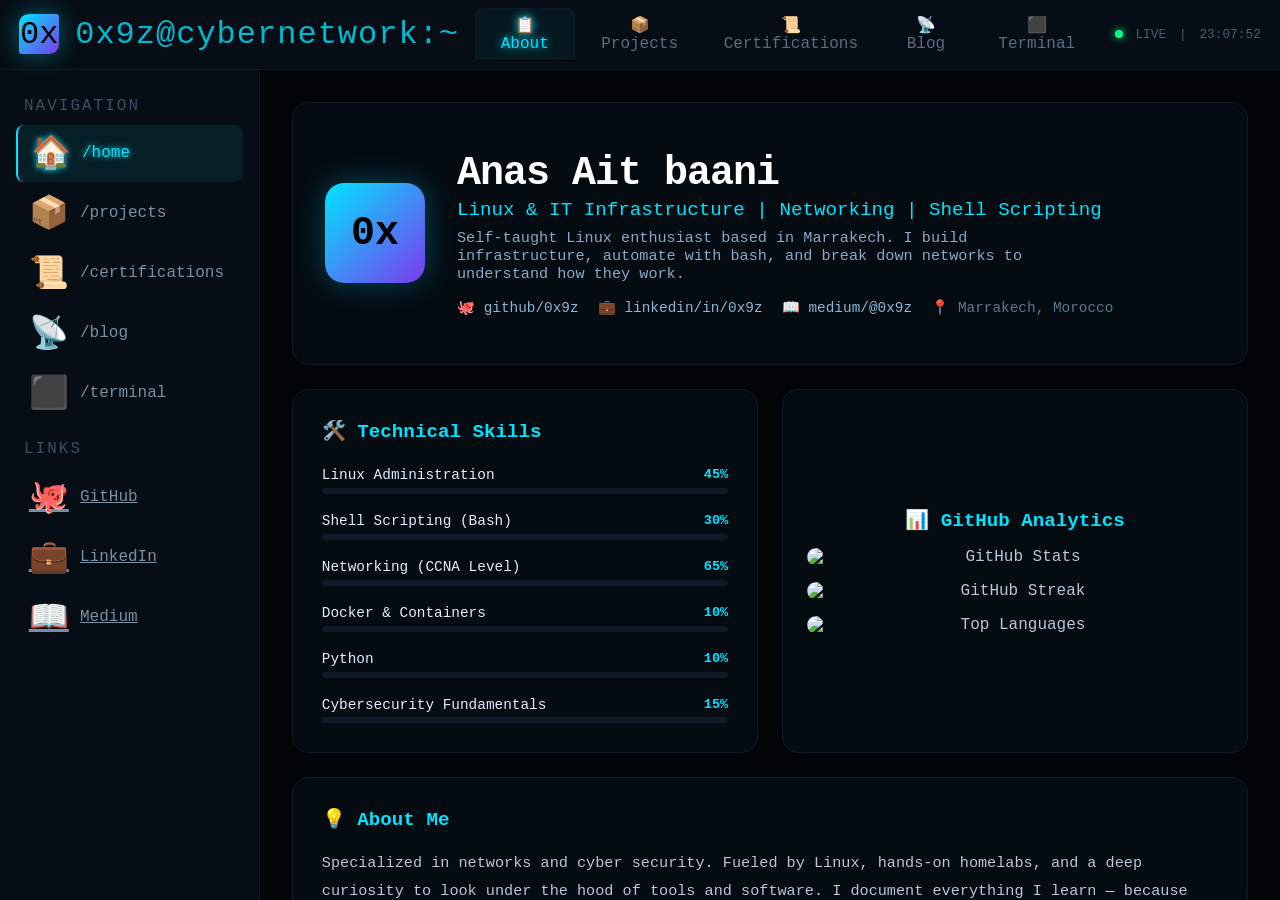
==== index.html @ 791b2954 "Update index.html portfolio version 0.1.5" ====
<!DOCTYPE html>
<html lang="en">
<head>
  <meta charset="UTF-8">
  <meta name="viewport" content="width=device-width, initial-scale=1.0, viewport-fit=cover">
  <title>0x9z | CyberNetwork.Technology</title>
  <meta name="description" content="Anas (0x9z) — Networking, Linux, Cybersecurity. I break down networks to see how they work.">
  <style>
    :root {
      --bg: #020508;
      --surface: #060d14;
      --border: #0f1a26;
      --text: #b8c7d9;
      --accent: #00e5ff;
      --accent2: #7c3aed;
      --glow: 0 0 25px rgba(0, 229, 255, 0.4);
      --font: 'Fira Code', 'JetBrains Mono', 'Courier New', monospace;
    }

    * {
      margin: 0;
      padding: 0;
      box-sizing: border-box;
    }

    body {
      background: var(--bg);
      font-family: var(--font);
      color: var(--text);
      overflow: hidden;
      height: 100vh;
      width: 100vw;
      user-select: none;
      -webkit-user-select: none;
    }

    /* Background animated grid */
    .bg-grid {
      position: fixed;
      inset: 0;
      background-image:
        linear-gradient(rgba(0,229,255,0.04) 1px, transparent 1px),
        linear-gradient(90deg, rgba(0,229,255,0.04) 1px, transparent 1px);
      background-size: 50px 50px;
      animation: gridShift 20s linear infinite;
      z-index: 0;
      pointer-events: none;
    }

    @keyframes gridShift {
      0% { background-position: 0 0; }
      100% { background-position: 50px 50px; }
    }

    /* Particles */
    .particles {
      position: fixed;
      inset: 0;
      z-index: 0;
      pointer-events: none;
    }

    .particle {
      position: absolute;
      width: 2px;
      height: 2px;
      background: var(--accent);
      border-radius: 50%;
      animation: floatUp linear infinite;
      opacity: 0;
      box-shadow: 0 0 6px var(--accent);
    }

    @keyframes floatUp {
      0% { transform: translateY(100vh) scale(0); opacity: 0; }
      10% { opacity: 1; }
      90% { opacity: 0.6; }
      100% { transform: translateY(-10vh) scale(1.5); opacity: 0; }
    }

    /* Main OS window */
    .os-container {
      position: relative;
      z-index: 10;
      width: 100%;
      height: 100%;
      display: flex;
      flex-direction: column;
    }

    /* Top bar */
    .topbar {
      background: var(--surface);
      border-bottom: 1px solid var(--border);
      padding: 0.5rem 1.2rem;
      display: flex;
      align-items: center;
      justify-content: space-between;
      gap: 1rem;
      flex-shrink: 0;
      z-index: 20;
      backdrop-filter: blur(10px);
    }

    .topbar-left {
      display: flex;
      align-items: center;
      gap: 1rem;
    }

    .logo-small {
      width: 40px;
      height: 40px;
      background: linear-gradient(135deg, var(--accent), var(--accent2));
      border-radius: 0.6rem 0.15rem 0.6rem 0.15rem;
      display: flex;
      align-items: center;
      justify-content: center;
      font-weight: 1200;
      font-size: 2rem;
      color: #000;
      box-shadow: var(--glow);
      animation: logoPulse 3s ease-in-out infinite;
    }

    @keyframes logoPulse {
      0%, 100% { box-shadow: 0 0 15px var(--accent); }
      50% { box-shadow: 0 0 35px var(--accent2), 0 0 20px var(--accent); }
    }

    .topbar-title {
      font-size: 2rem;
      color: var(--accent);
      letter-spacing: 1px;
      opacity: 0.8;
    }

    .topbar-tabs {
      display: flex;
      gap: 0.2rem;
    }

    .tab {
      padding: 0.4rem 1rem;
      border-radius: 0.5rem 0.5rem 0 0;
      cursor: pointer;
      font-size: 1rem;
      color: #5a6e82;
      transition: all 0.2s;
      border: 1px solid transparent;
      background: transparent;
      font-family: var(--font);
    }

    .tab.active {
      color: var(--accent);
      background: rgba(0,229,255,0.05);
      border-color: var(--border);
      border-bottom-color: var(--bg);
      text-shadow: 0 0 8px var(--accent);
    }

    .tab:hover {
      color: #8ab4d8;
    }

    .topbar-right {
      display: flex;
      gap: 0.8rem;
      align-items: center;
      font-size: 0.8rem;
      color: #4a5e72;
    }

    .status-dot {
      width: 8px;
      height: 8px;
      border-radius: 50%;
      background: #00ff88;
      box-shadow: 0 0 8px #00ff88;
      animation: blink 2s infinite;
    }

    @keyframes blink {
      0%, 100% { opacity: 1; }
      50% { opacity: 0.3; }
    }

    /* Main workspace */
    .workspace {
      flex: 1;
      display: flex;
      overflow: hidden;
      position: relative;
    }

    /* Sidebar */
    .sidebar {
      width: 260px;
      background: var(--surface);
      border-right: 1px solid var(--border);
      display: flex;
      flex-direction: column;
      padding: 1.2rem 0;
      flex-shrink: 0;
      overflow-y: auto;
      z-index: 15;
    }

    .sidebar-section {
      padding: 0.5rem 1rem;
    }

    .sidebar-label {
      font-size: 1rem;
      text-transform: uppercase;
      letter-spacing: 2px;
      color: #3a4f66;
      margin-bottom: 0.6rem;
      padding-left: 0.5rem;
    }

    .sidebar-item {
      display: flex;
      align-items: center;
      gap: 0.7rem;
      padding: 0.55rem 0.8rem;
      border-radius: 0.5rem;
      cursor: pointer;
      font-size: 1rem;
      color: #7a8fa3;
      transition: all 0.2s;
      margin-bottom: 0.15rem;
    }

    .sidebar-item:hover {
      background: rgba(0,229,255,0.05);
      color: #bcd4e8;
    }

    .sidebar-item.active {
      background: rgba(0,229,255,0.08);
      color: var(--accent);
      border-left: 2px solid var(--accent);
      text-shadow: 0 0 6px var(--accent);
    }

    .sidebar-icon {
      font-size: 2rem;
      width: 40px;
      text-align: center;
    }

    /* Main content area */
    .main-content {
      flex: 1;
      display: flex;
      flex-direction: column;
      overflow: hidden;
      background: var(--bg);
    }

    .content-panel {
      flex: 1;
      overflow-y: auto;
      padding: 2rem;
      display: none;
      animation: fadeSlide 0.3s ease;
    }

    .content-panel.active {
      display: block;
    }

    @keyframes fadeSlide {
      from { opacity: 0; transform: translateY(10px); }
      to { opacity: 1; transform: translateY(0); }
    }

    /* Terminal panel */
    .terminal-panel {
      flex: 1;
      display: none;
      flex-direction: column;
      background: #010308;
      overflow: hidden;
    }

    .terminal-panel.active {
      display: flex;
    }

    .terminal-output {
      flex: 1;
      overflow-y: auto;
      padding: 1.5rem;
      font-family: var(--font);
      font-size: 0.85rem;
      line-height: 1.7;
      color: #c0d0e0;
      white-space: pre-wrap;
      word-break: break-all;
    }

    .terminal-input-line {
      display: flex;
      align-items: center;
      padding: 5rem 1.5rem;
      border-top: 1px solid var(--border);
      background: #02050a;
    }

    .prompt-symbol {
      color: var(--accent);
      font-weight: bold;
      margin-right: 0.6rem;
      text-shadow: 0 0 8px var(--accent);
      white-space: nowrap;
    }

    #terminal-input {
      flex: 1;
      background: transparent;
      border: none;
      color: #e0f0ff;
      font-family: var(--font);
      font-size: 1rem;
      outline: none;
      caret-color: var(--accent);
    }

    .cmd-green { color: #00ff88; }
    .cmd-cyan { color: var(--accent); }
    .cmd-purple { color: var(--accent2); }
    .cmd-dim { color: #5a7a90; }
    .cmd-white { color: #e8f0f8; }
    .cmd-yellow { color: #ffcc00; }

    /* Cards in panels */
    .glass-card {
      background: rgba(6,13,20,0.8);
      border: 1px solid var(--border);
      border-radius: 1rem;
      padding: 1.5rem;
      backdrop-filter: blur(8px);
      transition: all 0.3s;
    }

    .glass-card:hover {
      border-color: rgba(0,229,255,0.3);
      box-shadow: 0 0 30px rgba(0,229,255,0.08);
    }

    .section-title {
      font-size: 2rem;
      color: var(--accent);
      margin-bottom: 1.2rem;
      font-weight: 900;
      display: flex;
      align-items: center;
      gap: 0.6rem;
    }

    .grid-2 { display: grid; grid-template-columns: repeat(auto-fit, minmax(300px, 1fr)); gap: 1.5rem; }
    .grid-3 { display: grid; grid-template-columns: repeat(auto-fit, minmax(250px, 1fr)); gap: 1.2rem; }

    .stat-inline {
      display: flex;
      gap: 2rem;
      flex-wrap: wrap;
      margin-bottom: 1.5rem;
    }

    .stat-inline .stat-val {
      font-size: 2rem;
      font-weight: 700;
      background: linear-gradient(to bottom, #fff, var(--accent));
      -webkit-background-clip: text;
      -webkit-text-fill-color: transparent;
      background-clip: text;
    }

    .stat-inline .stat-lbl {
      font-size: 0.7rem;
      color: #6a8aaa;
      text-transform: uppercase;
      letter-spacing: 1px;
    }

    .badge-sm {
      display: inline-block;
      background: rgba(0,229,255,0.07);
      border: 1px solid rgba(0,229,255,0.3);
      padding: 0.25rem 0.7rem;
      border-radius: 1rem;
      font-size: 0.7rem;
      color: #a0d8f0;
      margin: 0.2rem;
    }

    .cert-item {
      padding: 0.5rem 0;
      border-bottom: 1px solid var(--border);
      display: flex;
      align-items: center;
      gap: 0.5rem;
    }

    .cert-item::before { content: "▹"; color: var(--accent); }

    .contact-link {
      display: inline-flex;
      align-items: center;
      gap: 0.4rem;
      color: #8ab8d8;
      text-decoration: none;
      font-size: 0.85rem;
      border-bottom: 1px dashed rgba(0,229,255,0.3);
      transition: 0.2s;
    }

    .contact-link:hover { color: var(--accent); border-bottom-color: var(--accent); text-shadow: 0 0 6px var(--accent); }

    /* Mobile */
    @media (max-width: 768px) {
      .sidebar { width: 60px; }
      .sidebar-item span:not(.sidebar-icon) { display: none; }
      .sidebar-label { display: none; }
      .content-panel { padding: 1rem; }
    }

    @media (max-width: 500px) {
      .sidebar { display: none; }
      .topbar-tabs { gap: 0; }
      .tab { padding: 0.3rem 0.6rem; font-size: 0.7rem; }
    }

    ::-webkit-scrollbar { width: 4px; }
    ::-webkit-scrollbar-track { background: transparent; }
    ::-webkit-scrollbar-thumb { background: #1a3040; border-radius: 2px; }
  </style>
</head>
<body>

  <!-- Background -->
  <div class="bg-grid"></div>
  <div class="particles" id="particles"></div>

  <!-- OS Container -->
  <div class="os-container">

    <!-- Top Bar -->
    <div class="topbar">
      <div class="topbar-left">
        <div class="logo-small">0x</div>
        <span class="topbar-title">0x9z@cybernetwork:~</span>
      </div>
      <div class="topbar-tabs">
        <button class="tab active" data-panel="about">📋 About</button>
        <button class="tab" data-panel="projects">📦 Projects</button>
        <button class="tab" data-panel="certs">📜 Certifications</button>
        <button class="tab" data-panel="blog">📡 Blog</button>
        <button class="tab" data-panel="terminal">⬛ Terminal</button>
      </div>
      <div class="topbar-right">
        <span class="status-dot"></span>
        <span>LIVE</span>
        <span>|</span>
        <span id="clock">--:--</span>
      </div>
    </div>

    <!-- Workspace -->
    <div class="workspace">

      <!-- Sidebar -->
      <div class="sidebar">
        <div class="sidebar-section">
          <div class="sidebar-label">Navigation</div>
          <div class="sidebar-item active" data-panel="about"><span class="sidebar-icon">🏠</span> <span>/home</span></div>
          <div class="sidebar-item" data-panel="projects"><span class="sidebar-icon">📦</span> <span>/projects</span></div>
          <div class="sidebar-item" data-panel="certs"><span class="sidebar-icon">📜</span> <span>/certifications</span></div>
          <div class="sidebar-item" data-panel="blog"><span class="sidebar-icon">📡</span> <span>/blog</span></div>
          <div class="sidebar-item" data-panel="terminal"><span class="sidebar-icon">⬛</span> <span>/terminal</span></div>
        </div>
        <div class="sidebar-section">
          <div class="sidebar-label">Links</div>
          <a class="sidebar-item" href="https://github.com/0x9z" target="_blank"><span class="sidebar-icon">🐙</span> <span>GitHub</span></a>
          <a class="sidebar-item" href="https://linkedin.com/in/0x9z" target="_blank"><span class="sidebar-icon">💼</span> <span>LinkedIn</span></a>
          <a class="sidebar-item" href="https://medium.com/@0x9z" target="_blank"><span class="sidebar-icon">📖</span> <span>Medium</span></a>
        </div>
      </div>

      <!-- Main Content Area -->
      <div class="main-content">

        <!-- About Panel -->
<div class="content-panel active" id="panel-about">

  <!-- Hero Section -->
  <div class="glass-card" style="padding:3rem 2rem;margin-bottom:1.5rem;">
    <div style="display:flex;align-items:center;gap:2rem;flex-wrap:wrap;">
      
      <!-- Avatar -->
      <div style="width:100px;height:100px;background:linear-gradient(135deg,var(--accent),var(--accent2));border-radius:1.2rem;display:flex;align-items:center;justify-content:center;font-size:2.5rem;font-weight:900;color:#000;flex-shrink:0;box-shadow:0 0 30px rgba(0,229,255,0.3);">0x</div>
      
      <!-- Name & Title -->
      <div style="flex:1;min-width:250px;">
        <h1 style="font-size:2.5rem;font-weight:700;color:#fff;margin-bottom:0.2rem;letter-spacing:-1px;">Anas Ait baani</h1>
        <p style="font-size:1.2rem;color:var(--accent);font-weight:500;margin-bottom:0.5rem;">Linux & IT Infrastructure | Networking | Shell Scripting</p>
        <p style="color:#8ba9c7;font-size:0.95rem;max-width:600px;">Self-taught Linux enthusiast based in Marrakech. I build infrastructure, automate with bash, and break down networks to understand how they work.</p>
        
        <!-- Quick Links -->
        <div style="display:flex;gap:1.2rem;margin-top:1rem;flex-wrap:wrap;">
          <a href="https://github.com/0x9z" target="_blank" style="color:#8ab8d8;text-decoration:none;font-size:0.9rem;display:flex;align-items:center;gap:0.4rem;transition:0.2s;" onmouseover="this.style.color='var(--accent)'" onmouseout="this.style.color='#8ab8d8'">🐙 github/0x9z</a>
          <a href="https://linkedin.com/in/0x9z" target="_blank" style="color:#8ab8d8;text-decoration:none;font-size:0.9rem;display:flex;align-items:center;gap:0.4rem;transition:0.2s;" onmouseover="this.style.color='var(--accent)'" onmouseout="this.style.color='#8ab8d8'">💼 linkedin/in/0x9z</a>
          <a href="https://medium.com/@0x9z" target="_blank" style="color:#8ab8d8;text-decoration:none;font-size:0.9rem;display:flex;align-items:center;gap:0.4rem;transition:0.2s;" onmouseover="this.style.color='var(--accent)'" onmouseout="this.style.color='#8ab8d8'">📖 medium/@0x9z</a>
          <span style="color:#5a7a90;font-size:0.9rem;">📍 Marrakech, Morocco</span>
        </div>
      </div>
    </div>
  </div>

  <!-- Skills + Stats Row -->
  <div class="grid-2" style="margin-bottom:1.5rem;">
    
    <!-- Technical Skills -->
    <div class="glass-card" style="padding:1.8rem;">
      <div class="section-title" style="font-size:1.2rem;margin-bottom:1.5rem;">🛠️ Technical Skills</div>
      
      <!-- Linux -->
      <div style="margin-bottom:1.2rem;">
        <div style="display:flex;justify-content:space-between;margin-bottom:0.3rem;">
          <span style="color:#e0f0ff;font-size:0.9rem;">Linux Administration</span>
          <span style="color:var(--accent);font-size:0.85rem;font-weight:600;">45%</span>
        </div>
        <div style="height:6px;background:#0f1a26;border-radius:3px;overflow:hidden;">
          <div style="height:100%;width:0%;background:linear-gradient(90deg,var(--accent),var(--accent2));border-radius:3px;box-shadow:0 0 10px rgba(0,229,255,0.3);transition:width 1.5s ease;" class="skill-bar" data-width="75"></div>
        </div>
      </div>

      <!-- Shell Scripting -->
      <div style="margin-bottom:1.2rem;">
        <div style="display:flex;justify-content:space-between;margin-bottom:0.3rem;">
          <span style="color:#e0f0ff;font-size:0.9rem;">Shell Scripting (Bash)</span>
          <span style="color:var(--accent);font-size:0.85rem;font-weight:600;">30%</span>
        </div>
        <div style="height:6px;background:#0f1a26;border-radius:3px;overflow:hidden;">
          <div style="height:100%;width:0%;background:linear-gradient(90deg,#00ff88,#00e5ff);border-radius:3px;box-shadow:0 0 10px rgba(0,255,136,0.3);transition:width 1.5s ease;" class="skill-bar" data-width="70"></div>
        </div>
      </div>

      <!-- Networking -->
      <div style="margin-bottom:1.2rem;">
        <div style="display:flex;justify-content:space-between;margin-bottom:0.3rem;">
          <span style="color:#e0f0ff;font-size:0.9rem;">Networking (CCNA Level)</span>
          <span style="color:var(--accent);font-size:0.85rem;font-weight:600;">65%</span>
        </div>
        <div style="height:6px;background:#0f1a26;border-radius:3px;overflow:hidden;">
          <div style="height:100%;width:0%;background:linear-gradient(90deg,#7c3aed,#00e5ff);border-radius:3px;box-shadow:0 0 10px rgba(124,58,237,0.3);transition:width 1.5s ease;" class="skill-bar" data-width="65"></div>
        </div>
      </div>

      <!-- Docker -->
      <div style="margin-bottom:1.2rem;">
        <div style="display:flex;justify-content:space-between;margin-bottom:0.3rem;">
          <span style="color:#e0f0ff;font-size:0.9rem;">Docker & Containers</span>
          <span style="color:var(--accent);font-size:0.85rem;font-weight:600;">10%</span>
        </div>
        <div style="height:6px;background:#0f1a26;border-radius:3px;overflow:hidden;">
          <div style="height:100%;width:0%;background:linear-gradient(90deg,#2496ED,#00e5ff);border-radius:3px;box-shadow:0 0 10px rgba(36,150,237,0.3);transition:width 1.5s ease;" class="skill-bar" data-width="50"></div>
        </div>
      </div>

      <!-- Python -->
      <div style="margin-bottom:1.2rem;">
        <div style="display:flex;justify-content:space-between;margin-bottom:0.3rem;">
          <span style="color:#e0f0ff;font-size:0.9rem;">Python</span>
          <span style="color:var(--accent);font-size:0.85rem;font-weight:600;">10%</span>
        </div>
        <div style="height:6px;background:#0f1a26;border-radius:3px;overflow:hidden;">
          <div style="height:100%;width:0%;background:linear-gradient(90deg,#ffcc00,#ffaa00);border-radius:3px;box-shadow:0 0 10px rgba(255,204,0,0.3);transition:width 1.5s ease;" class="skill-bar" data-width="40"></div>
        </div>
      </div>

      <!-- Cybersecurity -->
      <div style="margin-bottom:0;">
        <div style="display:flex;justify-content:space-between;margin-bottom:0.3rem;">
          <span style="color:#e0f0ff;font-size:0.9rem;">Cybersecurity Fundamentals</span>
          <span style="color:var(--accent);font-size:0.85rem;font-weight:600;">15%</span>
        </div>
        <div style="height:6px;background:#0f1a26;border-radius:3px;overflow:hidden;">
          <div style="height:100%;width:0%;background:linear-gradient(90deg,#F04E23,#ffcc00);border-radius:3px;box-shadow:0 0 10px rgba(240,78,35,0.3);transition:width 1.5s ease;" class="skill-bar" data-width="45"></div>
        </div>
      </div>
    </div>

    <!-- GitHub Analytics -->
    <div class="glass-card" style="padding:1.5rem;text-align:center;display:flex;flex-direction:column;gap:1rem;align-items:center;justify-content:center;">
      <div class="section-title" style="font-size:1.2rem;margin-bottom:0;">📊 GitHub Analytics</div>
      <img src="https://github-readme-stats.vercel.app/api?username=0x9z&theme=tokyonight&hide_border=true&include_all_commits=true&count_private=true&show_icons=true&title_color=00e5ff&icon_color=7c3aed&text_color=b8c7d9&bg_color=060d14&ring_color=00e5ff&border_radius=10" 
           alt="GitHub Stats" style="width:100%;max-width:420px;border-radius:0.8rem;" />
      <img src="https://streak-stats.demolab.com/?user=0x9z&theme=tokyonight&hide_border=true&background=060d14&stroke=00e5ff&ring=7c3aed&fire=ffcc00&currStreakNum=ffffff&sideNums=00e5ff&currStreakLabel=00e5ff&sideLabels=b8c7d9&dates=5f7b99&border_radius=10" 
           alt="GitHub Streak" style="width:100%;max-width:420px;border-radius:0.8rem;" />
      <img src="https://github-readme-stats.vercel.app/api/top-langs/?username=0x9z&theme=tokyonight&hide_border=true&layout=compact&title_color=00e5ff&text_color=b8c7d9&bg_color=060d14&border_radius=10" 
           alt="Top Languages" style="width:100%;max-width:420px;border-radius:0.8rem;" />
    </div>

  </div>

  <!-- Bottom: About + Quote -->
  <div class="glass-card" style="padding:1.8rem;">
    <div class="section-title" style="font-size:1.2rem;">💡 About Me</div>
    <p style="color:#b8c7d9;line-height:1.8;font-size:0.95rem;">
      Specialized in networks and cyber security. Fueled by Linux, hands-on homelabs, and a deep curiosity to look under the hood of tools and software. I document everything I learn — because the best way to understand something is to break it down and rebuild it.
    </p>
    <p style="font-style:italic;color:var(--accent);margin-top:2rem;border-left:3px solid var(--accent);padding-left:1rem;font-size:2rem;opacity:0.9;">
      "I learn by doing — one command at a time."
    </p>
  </div>

</div>























        <!-- Projects Panel -->
        <div class="content-panel" id="panel-projects">
          <div class="section-title">⚡ Pinned Repositories</div>
          <div class="grid-3">
            <div class="glass-card">
              <div style="display:flex;justify-content:space-between;"><strong>⚙️ Automated-Backup-Script</strong><span class="badge-sm">Shell</span></div>
              <p style="font-size:0.85rem;margin-top:0.5rem;">Automated Backup Script for Linux</p>
              <p style="color:var(--accent);font-size:0.8rem;margin-top:0.5rem;">⭐ 1</p>
            </div>
            <div class="glass-card">
              <div style="display:flex;justify-content:space-between;"><strong>📘 CCNA-Jeremy-Notes</strong><span class="badge-sm">Markdown</span></div>
              <p style="font-size:0.85rem;margin-top:0.5rem;">My personal notes for Jeremy's IT Lab CCNA course</p>
              <p style="color:var(--accent);font-size:0.8rem;margin-top:0.5rem;">⭐ 1</p>
            </div>
            <div class="glass-card">
              <div style="display:flex;justify-content:space-between;"><strong>📊 system-monitor</strong><span class="badge-sm">Shell</span></div>
              <p style="font-size:0.85rem;margin-top:0.5rem;">Bash script to monitor CPU, Memory, Disk</p>
              <p style="color:var(--accent);font-size:0.8rem;margin-top:0.5rem;">⭐ 1</p>
            </div>
            <div class="glass-card">
              <div style="display:flex;justify-content:space-between;"><strong>🌐 website</strong><span class="badge-sm">HTML</span></div>
              <p style="font-size:0.85rem;margin-top:0.5rem;">This portfolio — cybernetwork.tech</p>
              <p style="color:var(--accent);font-size:0.8rem;margin-top:0.5rem;">🌐 Live</p>
            </div>
            <div class="glass-card" style="display:flex;align-items:center;justify-content:center;">
              <div style="text-align:center;"><strong style="color:var(--accent);">+ community</strong><br><span class="badge-sm">Ruby</span><br><span style="color:var(--accent);">⭐ 8.6k</span></div>
            </div>
          </div>
        </div>

        <!-- Certifications Panel -->
<div class="content-panel" id="panel-certs">
  <div class="section-title">📜 Certifications & Learning</div>
  
  <div class="grid-2">
    
    <!-- Earned Certifications -->
    <div class="glass-card">
      <div class="section-title" style="font-size:1.2rem;">✅ Earned</div>
      <div class="cert-item">
        <strong>Linux 100: Fundamentals</strong>
        <span class="badge-sm" style="margin-left:auto;">TCM Security</span>
      </div>
      <div style="font-size:0.75rem;color:#5f7b99;margin-bottom:0.6rem;">Issued Mar 2026 · Credential ID: cert_hf0tnjt9</div>
      
      <div class="cert-item">
        <strong>Introduction to Cybersecurity</strong>
        <span class="badge-sm" style="margin-left:auto;">Cisco</span>
      </div>
      <div style="font-size:0.75rem;color:#5f7b99;margin-bottom:0.6rem;">Issued Mar 2026</div>
      
      <div class="cert-item">
        <strong>ISC2 Candidate</strong>
        <span class="badge-sm" style="margin-left:auto;">ISC2</span>
      </div>
      <div style="font-size:0.75rem;color:#5f7b99;margin-bottom:0.6rem;">2026</div>
    </div>

    <!-- In Progress -->
    <div class="glass-card">
      <div class="section-title" style="font-size:1.2rem;">🟢 In Progress</div>
      <div class="cert-item">
        <strong>CCNA (Cisco Certified Network Associate)</strong>
        <span class="badge-sm" style="margin-left:auto;">Cisco</span>
      </div>
      <div style="font-size:0.75rem;color:#5f7b99;margin-bottom:0.6rem;">Studying: Jeremy's IT Lab + Packet Tracer labs</div>
      
      <div class="cert-item">
        <strong>LPIC-1 / Linux Administrator</strong>
        <span class="badge-sm" style="margin-left:auto;">Linux Foundation</span>
      </div>
      <div style="font-size:0.75rem;color:#5f7b99;margin-bottom:0.6rem;">Hands-on homelab practice</div>
      
      <div class="cert-item">
        <strong>Practical Ethical Hacking</strong>
        <span class="badge-sm" style="margin-left:auto;">TCM Security</span>
      </div>
      <div style="font-size:0.75rem;color:#5f7b99;margin-bottom:0.6rem;">Course completed · PDF certified</div>
    </div>

    <!-- Planned / Next -->
    <div class="glass-card">
      <div class="section-title" style="font-size:1.2rem;">🟡 Planned</div>
      <div class="cert-item"><strong>CompTIA Security+</strong></div>
      <div class="cert-item"><strong>Docker Certified Associate</strong></div>
      <div class="cert-item"><strong>Python PCEP (Entry-Level)</strong></div>
      <div class="cert-item"><strong>Juniper JNCIA</strong></div>
    </div>

    <!-- Hands-On Labs -->
    <div class="glass-card">
      <div class="section-title" style="font-size:1.2rem;">🔬 Hands-On Labs</div>
      <div class="cert-item">Multi-Switch VLAN Network (Packet Tracer)</div>
      <div class="cert-item">802.1Q Trunking & Native VLAN Security</div>
      <div class="cert-item">Linux Server Monitoring (Bash + Cron)</div>
      <div class="cert-item">Automated Backup Scripting (Shell)</div>
      <div class="cert-item">Docker Container Deployment</div>
      <div class="cert-item">CDP & LLDP Neighbor Discovery</div>
    </div>

  </div>

  <!-- Badges Section -->
  <div class="glass-card" style="margin-top:1.5rem;">
    <div class="section-title" style="font-size:1.2rem;">🏷️ Platform Badges & Skills</div>
    <div style="margin-bottom:1rem;">
      <span class="badge-sm">Cisco</span>
      <span class="badge-sm">Juniper</span>
      <span class="badge-sm">Palo Alto</span>
      <span class="badge-sm">Linux Foundation</span>
      <span class="badge-sm">Docker</span>
      <span class="badge-sm">GitHub</span>
      <span class="badge-sm">Fedora</span>
      <span class="badge-sm">YAML</span>
      <span class="badge-sm">JavaScript</span>
      <span class="badge-sm">Perl</span>
      <span class="badge-sm">Python</span>
      <span class="badge-sm">Bash</span>
    </div>
    <div style="margin-bottom:1rem;">
      <span class="badge-sm">Shell Scripting</span>
      <span class="badge-sm">Linux Admin</span>
      <span class="badge-sm">Git</span>
      <span class="badge-sm">CI/CD</span>
      <span class="badge-sm">Networking</span>
      <span class="badge-sm">Cybersecurity</span>
      <span class="badge-sm">Docker</span>
      <span class="badge-sm">Packet Tracer</span>
      <span class="badge-sm">Wireshark</span>
      <span class="badge-sm">VS Code</span>
    </div>
  </div>
</div>

        <!-- Blog Panel -->
        <div class="content-panel" id="panel-blog">
          <div class="section-title">📡 latest articles from medium</div>
          <div class="grid-1" id="blog-container">
            <p style="color:#5f7b99;">Loading articles...</p>
          </div>
        </div>

        <!-- Terminal Panel -->
        <div class="terminal-panel" id="panel-terminal">
          <div class="terminal-output" id="terminal-output">
<span class="cmd-cyan">   ___  __  __   _  _   ___   _____   ___   _  _ 
  / _ \ \ \/ /  | || | |_ _| |__  /  / _ \ | || |
 | | | | \  /   | || |_ | |    / /  | | | || || |_
 | |_| | /  \   |__   _|| |   / /_  | |_| ||__   _|
  \___/ /_/\_\     |_| |___| /____|  \___/   |_|
</span>
<span class="cmd-dim">CyberNetwork.Technology // 0x9z OS v3.0</span>
<span class="cmd-dim">Type <span class="cmd-green">help</span> to see available commands.</span>
<span class="cmd-dim">──────────────────────────────────────────────</span>
          </div>
          <div class="terminal-input-line">
            <span class="prompt-symbol">0x9z@cybernetwork:~$</span>
            <input type="text" id="terminal-input" autofocus autocomplete="off" spellcheck="false">
          </div>
        </div>

      </div>
    </div>
  </div>

  <script>
    // --- Particles ---
    const particlesContainer = document.getElementById('particles');
    for (let i = 0; i < 50; i++) {
      const p = document.createElement('div');
      p.className = 'particle';
      p.style.left = Math.random() * 100 + '%';
      p.style.animationDuration = (8 + Math.random() * 15) + 's';
      p.style.animationDelay = Math.random() * 10 + 's';
      p.style.width = (1 + Math.random() * 2) + 'px';
      p.style.height = p.style.width;
      particlesContainer.appendChild(p);
    }

    // --- Clock ---
    function updateClock() {
      const now = new Date();
      document.getElementById('clock').textContent = now.toLocaleTimeString('en-US', { hour12: false });
    }
    updateClock();
    setInterval(updateClock, 1000);

    // --- Panel Switching ---
    const panels = {
      about: document.getElementById('panel-about'),
      projects: document.getElementById('panel-projects'),
      certs: document.getElementById('panel-certs'),
      blog: document.getElementById('panel-blog'),
      terminal: document.getElementById('panel-terminal'),
    };

    function switchPanel(panelName) {
      Object.values(panels).forEach(p => p.classList.remove('active'));
      if (panels[panelName]) panels[panelName].classList.add('active');

      document.querySelectorAll('.tab').forEach(t => t.classList.remove('active'));
      document.querySelectorAll('.sidebar-item').forEach(s => s.classList.remove('active'));

      const tab = document.querySelector(`.tab[data-panel="${panelName}"]`);
      if (tab) tab.classList.add('active');
      const sidebarItem = document.querySelector(`.sidebar-item[data-panel="${panelName}"]`);
      if (sidebarItem) sidebarItem.classList.add('active');

      if (panelName === 'terminal') {
        setTimeout(() => document.getElementById('terminal-input').focus(), 100);
      }
    }

    document.querySelectorAll('.tab').forEach(tab => {
      tab.addEventListener('click', () => switchPanel(tab.dataset.panel));
    });
    document.querySelectorAll('.sidebar-item[data-panel]').forEach(item => {
      item.addEventListener('click', (e) => {
        e.preventDefault();
        switchPanel(item.dataset.panel);
      });
    });

    // --- Terminal Commands ---
    const termOutput = document.getElementById('terminal-output');
    const termInput = document.getElementById('terminal-input');

    const commands = {
      help: () => `
<span class="cmd-yellow">Available commands:</span>
  <span class="cmd-green">about</span>      - whoami
  <span class="cmd-green">whoami</span>     - display identity
  <span class="cmd-green">projects</span>   - list pinned repos
  <span class="cmd-green">certs</span>      - show certifications
  <span class="cmd-green">blog</span>        - latest articles
  <span class="cmd-green">contact</span>     - social links
  <span class="cmd-green">stats</span>       - github & linkedin stats
  <span class="cmd-green">neofetch</span>    - system info
  <span class="cmd-green">clear</span>       - clear terminal
  <span class="cmd-green">gui</span>         - switch to graphical mode
  <span class="cmd-green">sudo rm -rf /</span> - don't.
`,
      about: () => `
<span class="cmd-cyan">┌─ about 0x9z ───────────────────────┐</span>
<span class="cmd-white">Name:</span>        Anas Ait baani
<span class="cmd-white">Handle:</span>      @0x9z | he/him
<span class="cmd-white">Location:</span>    Marrakech, Morocco
<span class="cmd-white">Domain:</span>      cybernetwork.technology
<span class="cmd-white">Focus:</span>       Networking | Linux | Python & Bash
<span class="cmd-white">Mission:</span>     I break down networks to see how they work.
<span class="cmd-white">Motto:</span>       "I learn by doing — one command at a time."
<span class="cmd-cyan">└────────────────────────────────────┘</span>
`,
      whoami: () => `<span class="cmd-green">0x9z</span> — Self-taught Linux enthusiast. Networking. Cybersecurity. Homelabs.`,
      projects: () => `
<span class="cmd-cyan">📦 pinned repositories:</span>
  <span class="cmd-green">⚙️ Automated-Backup-Script</span> <span class="cmd-dim">[Shell]</span> ⭐1
  <span class="cmd-green">📘 CCNA-Jeremy-Notes</span> <span class="cmd-dim">[Markdown]</span> ⭐1
  <span class="cmd-green">📊 system-monitor</span> <span class="cmd-dim">[Shell]</span> ⭐1
  <span class="cmd-green">🌐 website</span> <span class="cmd-dim">[HTML]</span> 🌐Live
  <span class="cmd-green">+ community</span> <span class="cmd-dim">[Ruby]</span> ⭐8.6k
`,
      certs: () => `
<span class="cmd-cyan">📜 certifications:</span>
  ▹ Linux 100: Fundamentals — TCM Security (Mar 2026)
  ▹ Introduction to Cybersecurity — Cisco (Mar 2026)
  ▹ ISC2 Candidate — ISC2 (2026)
  ▹ LPIC / Linux Foundation (in progress)
`,
      blog: () => `
<span class="cmd-cyan">📡 latest:</span> "I Killed Firefox From the Terminal — Here's What I Learned"
  🔥 103 impressions | 💬 1 comment
  <span class="cmd-dim">Read more: medium.com/@0x9z</span>
`,
      contact: () => `
<span class="cmd-cyan">🔗 connect:</span>
  🐙 <a href="https://github.com/0x9z" target="_blank" style="color:#8ab8d8;">github.com/0x9z</a>
  💼 <a href="https://linkedin.com/in/0x9z" target="_blank" style="color:#8ab8d8;">linkedin.com/in/0x9z</a>
  📖 <a href="https://medium.com/@0x9z" target="_blank" style="color:#8ab8d8;">medium.com/@0x9z</a>
  📝 <a href="https://dev.to/0x9z" target="_blank" style="color:#8ab8d8;">dev.to/0x9z</a>
`,
      stats: () => `
<span class="cmd-cyan">📊 live stats:</span>
  Contributions (year): <span class="cmd-green">503</span>
  GitHub Followers:     <span class="cmd-green">60</span>
  LinkedIn Followers:   <span class="cmd-green">2,453</span>
  Repositories:         <span class="cmd-green">9</span>
  Profile Views (7d):   <span class="cmd-green">481</span>
`,
      neofetch: () => `
<span class="cmd-cyan">      .---.        </span> <span class="cmd-white">0x9z</span><span class="cmd-dim">@</span><span class="cmd-green">cybernetwork.tech</span>
<span class="cmd-cyan">     /     \\       </span> <span class="cmd-dim">OS:</span> 0x9z OS v3.0 "White Crow"
<span class="cmd-cyan">     \\.@-@./       </span> <span class="cmd-dim">Host:</span> CyberNetwork Server
<span class="cmd-cyan">     /\`\\_/\`\\      </span> <span class="cmd-dim">Kernel:</span> Linux 6.x
<span class="cmd-cyan">    //  _  \\\\     </span> <span class="cmd-dim">Shell:</span> bash 5.x
<span class="cmd-cyan">   | \\     )|_    </span> <span class="cmd-dim">Uptime:</span> since day one
<span class="cmd-cyan">  /\`\\_\\>  <_/ \\   </span> <span class="cmd-dim">Packages:</span> 9 repos
<span class="cmd-cyan">  \\__/'---'\\__/   </span> <span class="cmd-dim">Theme:</span> Neon Glass
`,
      gui: () => {
        setTimeout(() => switchPanel('about'), 300);
        return `<span class="cmd-green">Switching to graphical interface...</span>`;
      },
      clear: () => {
        setTimeout(() => { termOutput.innerHTML = ''; }, 50);
        return '';
      },
      'sudo': (args) => {
        if (args.includes('rm') && args.includes('-rf') && args.includes('/')) {
          return `<span class="cmd-yellow">⚠ Nice try. This isn't a real system. But I respect the energy. ⚠</span>`;
        }
        return `<span class="cmd-yellow">sudo: command not found in this simulation. Try 'help'.</span>`;
      }
    };

    function appendOutput(html) {
      if (!html) return;
      termOutput.innerHTML += '\n' + html;
      termOutput.scrollTop = termOutput.scrollHeight;
    }

    termInput.addEventListener('keydown', function(e) {
      if (e.key === 'Enter') {
        const input = termInput.value.trim();
        if (!input) return;

        appendOutput(`\n<span class="prompt-symbol">0x9z@cybernetwork:~$</span> <span class="cmd-white">${input}</span>`);

        const parts = input.split(/\s+/);
        const cmd = parts[0].toLowerCase();
        const args = parts.slice(1);

        if (commands[cmd]) {
          const result = commands[cmd](args);
          appendOutput(result);
        } else if (cmd === 'sudo') {
          const result = commands['sudo'](args);
          appendOutput(result);
        } else {
          appendOutput(`<span class="cmd-dim">bash: ${cmd}: command not found. Type 'help' for available commands.</span>`);
        }

        termInput.value = '';
        termOutput.scrollTop = termOutput.scrollHeight;
      }
    });

    // --- Blog Fetch ---
    (async function loadBlog() {
      const container = document.getElementById('blog-container');
      if (!container) return;
      try {
        const res = await fetch('https://api.rss2json.com/v1/api.json?rss_url=https://medium.com/feed/@0x9z');
        const data = await res.json();
        if (data.status === 'ok' && data.items?.length) {
          container.innerHTML = data.items.slice(0, 100).map(post => {
            const date = new Date(post.pubDate).toLocaleDateString('en-US', { year: 'numeric', month: 'short', day: 'numeric' });
            const div = document.createElement('div');
            div.innerHTML = post.description || '';
            const desc = (div.textContent || '').substring(0, 120) + '...';
            return `<div class="glass-card">
              <strong><a href="${post.link}" target="_blank" style="color:#e0f0ff;text-decoration:none;">${post.title}</a></strong>
              <div style="font-size:1rem;color:#5f7b99;">${date}</div>
              <p style="font-size:1rem;color:#8ba9c7;margin-top:0.7rem;">${desc}</p>
              <a href="${post.link}" target="_blank" style="color:var(--accent);font-size:0.75rem;">Read →</a>
            </div>`;
          }).join('');
        } else {
          container.innerHTML = `<div class="glass-card"><p>📖 Visit <a href="https://medium.com/@0x9z" target="_blank" style="color:var(--accent);">medium.com/@0x9z</a></p></div>`;
        }
      } catch(e) {
        container.innerHTML = `<div class="glass-card"><p>📖 <a href="https://medium.com/@0x9z" target="_blank" style="color:var(--accent);">medium.com/@0x9z</a></p></div>`;
      }
    })();
  </script>

</body>
</html>
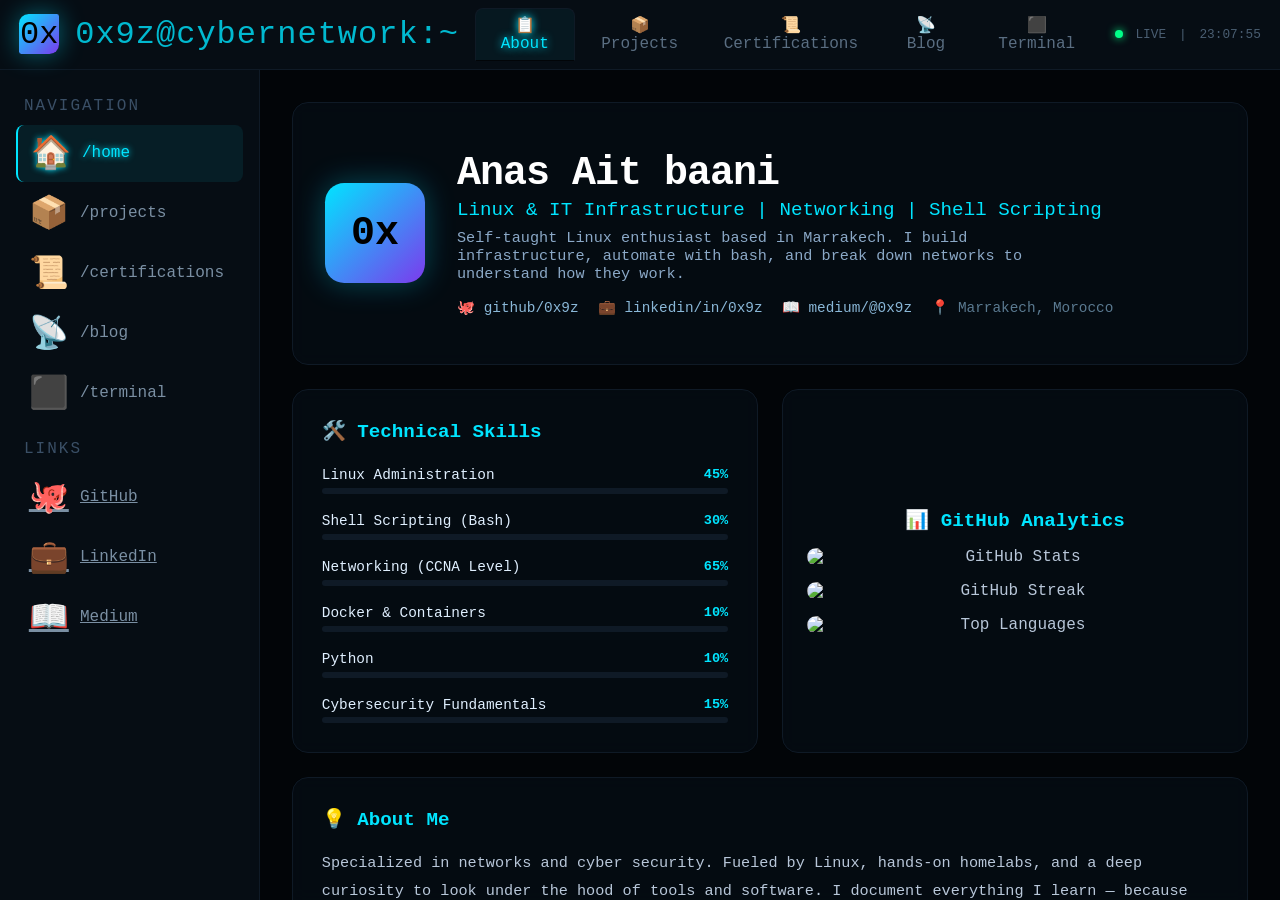
==== commit c08a2ffa: "Update index.html changing footer font" ====
--- a/index.html
+++ b/index.html
@@ -673,68 +673,80 @@
           </div>
         </div>
 
-        <!-- Certifications Panel -->
+
+
+
+
+
+
+
+
+	<!-- Certifications Panel -->
 <div class="content-panel" id="panel-certs">
   <div class="section-title">📜 Certifications & Learning</div>
   
-  <div class="grid-2">
+  <div class="grid-1">
     
     <!-- Earned Certifications -->
     <div class="glass-card">
-      <div class="section-title" style="font-size:1.2rem;">✅ Earned</div>
+      <div class="section-title" style="font-size:2rem;">✅ Earned</div>
+      
+      <div class="cert-item">
+        <strong>ISO/IEC 27001 Information Security Associate™</strong>
+        <span class="badge-sm" style="margin-left:auto;">SkillFront</span>
+      </div>
+      <div style="font-size:0.75rem;color:#5f7b99;margin-bottom:0.8rem;">Issued Aug 2026 · Credential ID: 83112087441732</div>
+      
       <div class="cert-item">
         <strong>Linux 100: Fundamentals</strong>
         <span class="badge-sm" style="margin-left:auto;">TCM Security</span>
       </div>
-      <div style="font-size:0.75rem;color:#5f7b99;margin-bottom:0.6rem;">Issued Mar 2026 · Credential ID: cert_hf0tnjt9</div>
+      <div style="font-size:0.75rem;color:#5f7b99;margin-bottom:0.8rem;">Issued Mar 2026 · Credential ID: cert_hf0tnjt9</div>
+      
+      <div class="cert-item">
+        <strong>Practical Ethical Hacking</strong>
+        <span class="badge-sm" style="margin-left:auto;">TCM Security</span>
+      </div>
+      <div style="font-size:0.75rem;color:#5f7b99;margin-bottom:0.8rem;">Course Completed · PDF Certification</div>
       
       <div class="cert-item">
         <strong>Introduction to Cybersecurity</strong>
         <span class="badge-sm" style="margin-left:auto;">Cisco</span>
       </div>
-      <div style="font-size:0.75rem;color:#5f7b99;margin-bottom:0.6rem;">Issued Mar 2026</div>
+      <div style="font-size:0.75rem;color:#5f7b99;margin-bottom:0.8rem;">Issued Mar 2026</div>
       
       <div class="cert-item">
         <strong>ISC2 Candidate</strong>
         <span class="badge-sm" style="margin-left:auto;">ISC2</span>
       </div>
-      <div style="font-size:0.75rem;color:#5f7b99;margin-bottom:0.6rem;">2026</div>
+      <div style="font-size:0.75rem;color:#5f7b99;margin-bottom:0.8rem;">Issued Mar 2026 · Expires Mar 2027</div>
     </div>
 
     <!-- In Progress -->
     <div class="glass-card">
-      <div class="section-title" style="font-size:1.2rem;">🟢 In Progress</div>
+      <div class="section-title" style="font-size:2rem;">🟢 In Progress</div>
       <div class="cert-item">
         <strong>CCNA (Cisco Certified Network Associate)</strong>
         <span class="badge-sm" style="margin-left:auto;">Cisco</span>
       </div>
-      <div style="font-size:0.75rem;color:#5f7b99;margin-bottom:0.6rem;">Studying: Jeremy's IT Lab + Packet Tracer labs</div>
+      <div style="font-size:0.75rem;color:#5f7b99;margin-bottom:0.8rem;">Studying: Jeremy's IT Lab + Packet Tracer Labs</div>
       
       <div class="cert-item">
         <strong>LPIC-1 / Linux Administrator</strong>
         <span class="badge-sm" style="margin-left:auto;">Linux Foundation</span>
       </div>
-      <div style="font-size:0.75rem;color:#5f7b99;margin-bottom:0.6rem;">Hands-on homelab practice</div>
+      <div style="font-size:0.75rem;color:#5f7b99;margin-bottom:0.8rem;">Hands-on homelab practice</div>
       
       <div class="cert-item">
-        <strong>Practical Ethical Hacking</strong>
-        <span class="badge-sm" style="margin-left:auto;">TCM Security</span>
-      </div>
-      <div style="font-size:0.75rem;color:#5f7b99;margin-bottom:0.6rem;">Course completed · PDF certified</div>
-    </div>
-
-    <!-- Planned / Next -->
-    <div class="glass-card">
-      <div class="section-title" style="font-size:1.2rem;">🟡 Planned</div>
-      <div class="cert-item"><strong>CompTIA Security+</strong></div>
-      <div class="cert-item"><strong>Docker Certified Associate</strong></div>
-      <div class="cert-item"><strong>Python PCEP (Entry-Level)</strong></div>
-      <div class="cert-item"><strong>Juniper JNCIA</strong></div>
+        <strong>CompTIA Security+</strong>
+        <span class="badge-sm" style="margin-left:auto;">CompTIA</span>
+      </div>
+      <div style="font-size:0.75rem;color:#5f7b99;margin-bottom:0.8rem;">Planned — builds on ISC2 & ISO 27001 knowledge</div>
     </div>
 
     <!-- Hands-On Labs -->
     <div class="glass-card">
-      <div class="section-title" style="font-size:1.2rem;">🔬 Hands-On Labs</div>
+      <div class="section-title" style="font-size:2rem;">🔬 Hands-On Labs</div>
       <div class="cert-item">Multi-Switch VLAN Network (Packet Tracer)</div>
       <div class="cert-item">802.1Q Trunking & Native VLAN Security</div>
       <div class="cert-item">Linux Server Monitoring (Bash + Cron)</div>
@@ -743,11 +755,9 @@
       <div class="cert-item">CDP & LLDP Neighbor Discovery</div>
     </div>
 
-  </div>
-
   <!-- Badges Section -->
-  <div class="glass-card" style="margin-top:1.5rem;">
-    <div class="section-title" style="font-size:1.2rem;">🏷️ Platform Badges & Skills</div>
+  <div class="glass-card" style="margin-top:2rem;">
+    <div class="section-title" style="font-size:2rem;">🏷️ Platform Badges & Skills</div>
     <div style="margin-bottom:1rem;">
       <span class="badge-sm">Cisco</span>
       <span class="badge-sm">Juniper</span>
@@ -776,6 +786,12 @@
     </div>
   </div>
 </div>
+
+
+
+
+
+
 
         <!-- Blog Panel -->
         <div class="content-panel" id="panel-blog">
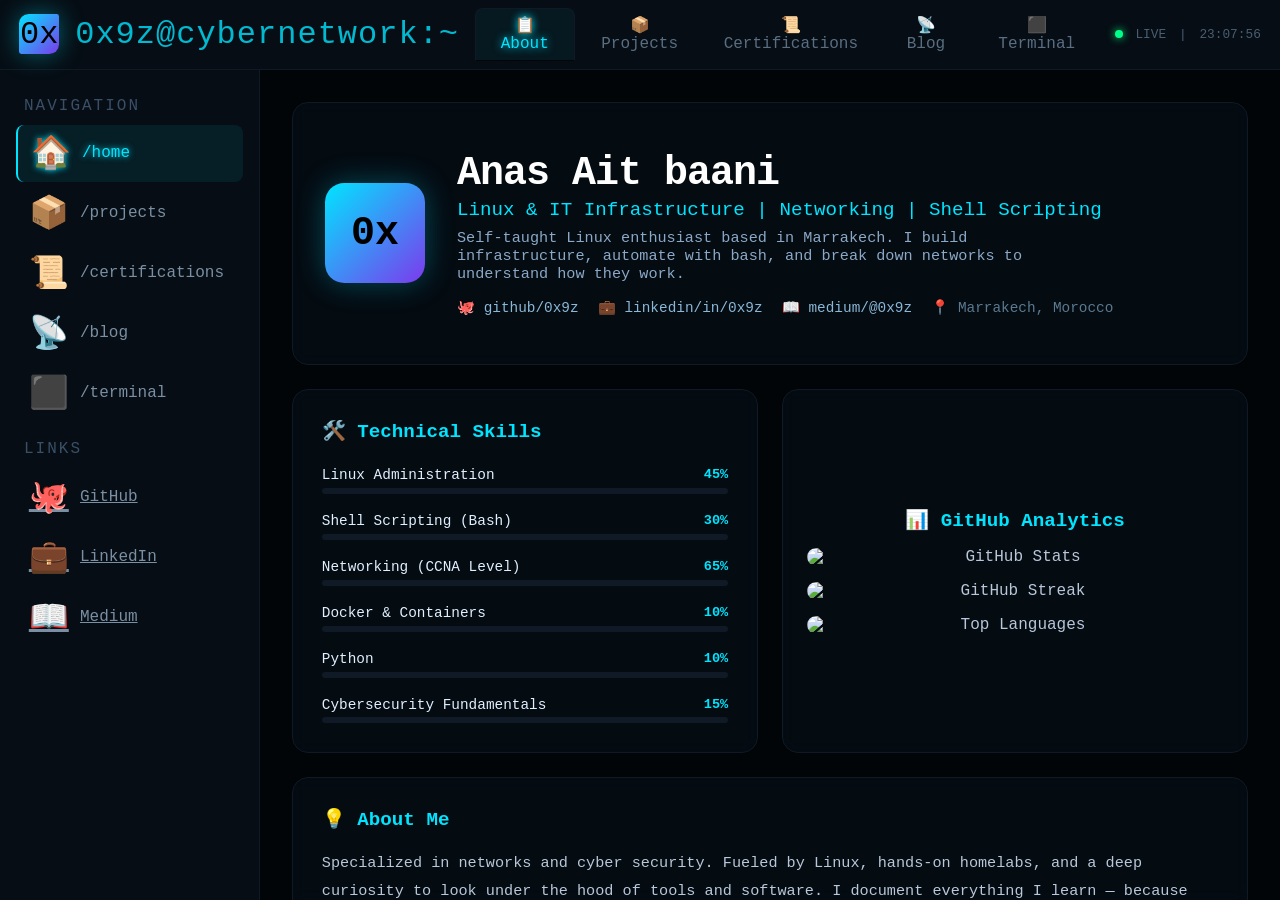
==== commit c99c5132: "Update index.html" ====
--- a/index.html
+++ b/index.html
@@ -923,10 +923,15 @@
 `,
       certs: () => `
 <span class="cmd-cyan">📜 certifications:</span>
+  ▹ ISO/IEC 27001 Information Security Associate™ — SkillFront (Aug 2026)
   ▹ Linux 100: Fundamentals — TCM Security (Mar 2026)
+  ▹ Practical Ethical Hacking — TCM Security (Completed)
   ▹ Introduction to Cybersecurity — Cisco (Mar 2026)
-  ▹ ISC2 Candidate — ISC2 (2026)
-  ▹ LPIC / Linux Foundation (in progress)
+  ▹ ISC2 Candidate — ISC2 (Mar 2026 - Mar 2027)
+  <span class="cmd-dim">──────────────────────────────</span>
+  <span class="cmd-yellow">🟢 In Progress:</span>
+  ▹ CCNA — Jeremy's IT Lab
+  ▹ LPIC-1 / Linux Administrator
 `,
       blog: () => `
 <span class="cmd-cyan">📡 latest:</span> "I Killed Firefox From the Terminal — Here's What I Learned"
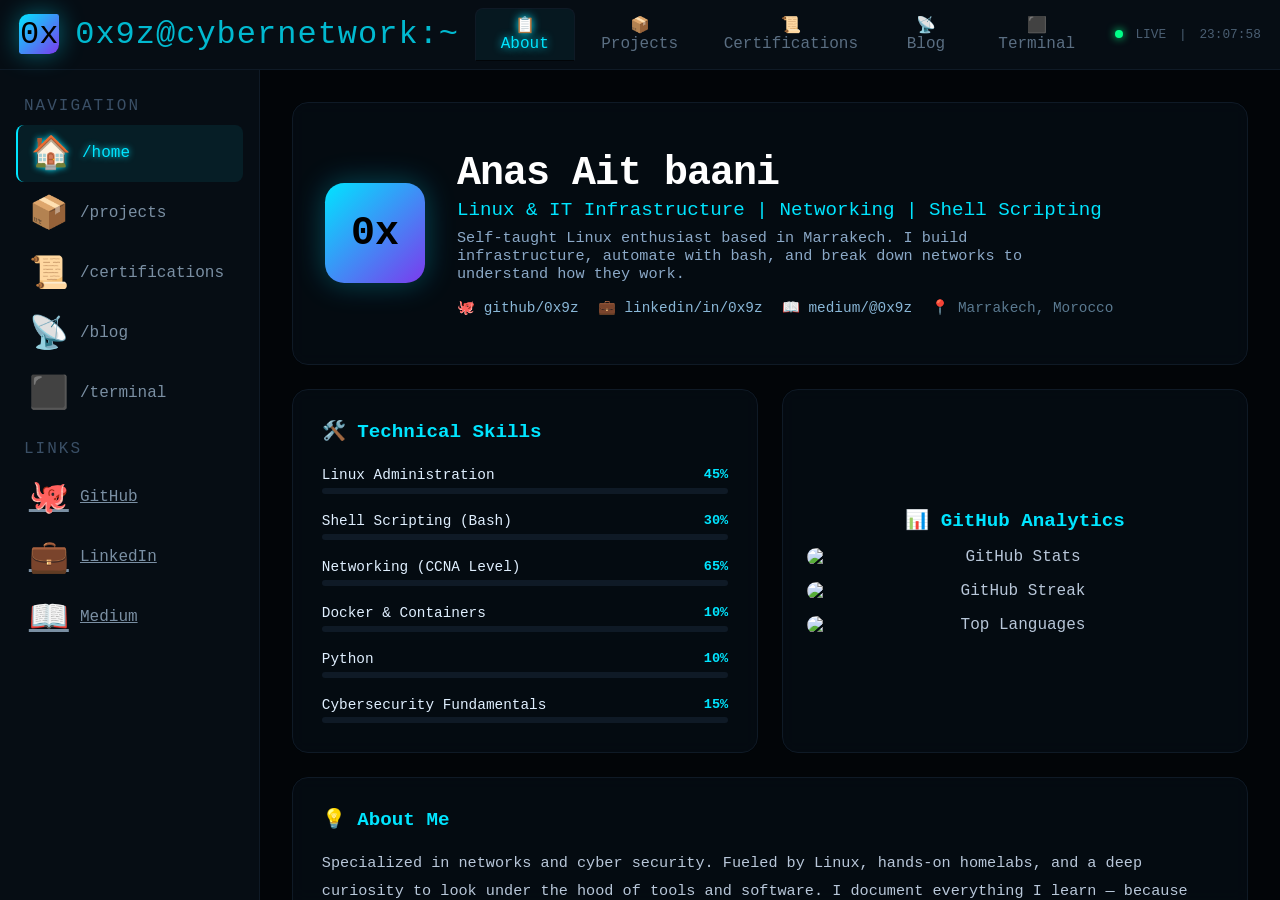
==== commit 92bca676: "Update index.html" ====
--- a/index.html
+++ b/index.html
@@ -850,8 +850,8 @@
     const panels = {
       about: document.getElementById('panel-about'),
       projects: document.getElementById('panel-projects'),
-      certs: document.getElementById('panel-certs'),
-      blog: document.getElementById('panel-blog'),
+	  certs: document.getElementById('panel-certs'),
+	  blog: document.getElementById('panel-blog'),
       terminal: document.getElementById('panel-terminal'),
     };
 
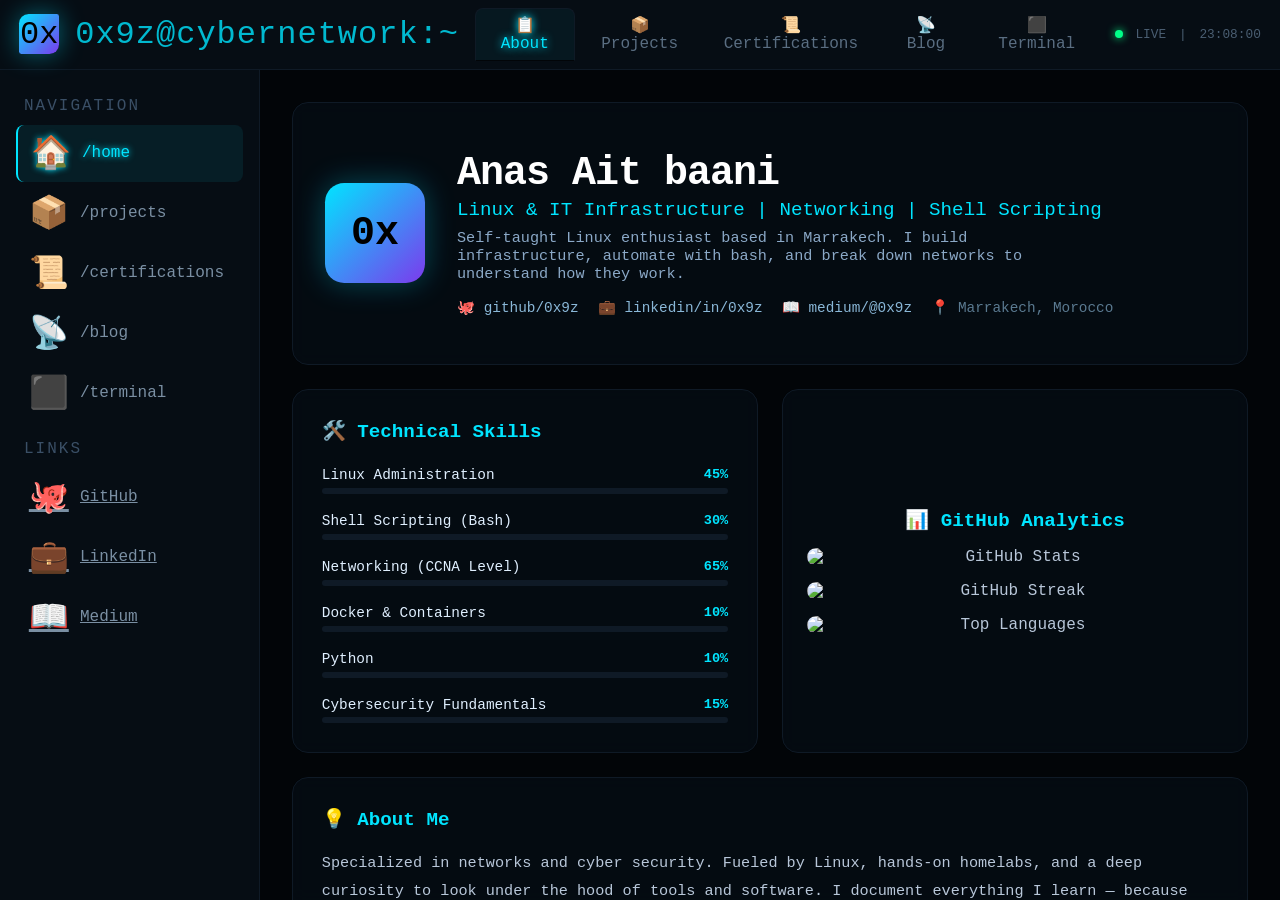
==== commit 9444048e: "Update index.html" ====
--- a/index.html
+++ b/index.html
@@ -361,6 +361,7 @@
       gap: 0.6rem;
     }
 
+	.grid-1 { display: grid; grid-template-columns: 1fr; gap: 1.2rem; }
     .grid-2 { display: grid; grid-template-columns: repeat(auto-fit, minmax(300px, 1fr)); gap: 1.5rem; }
     .grid-3 { display: grid; grid-template-columns: repeat(auto-fit, minmax(250px, 1fr)); gap: 1.2rem; }
 
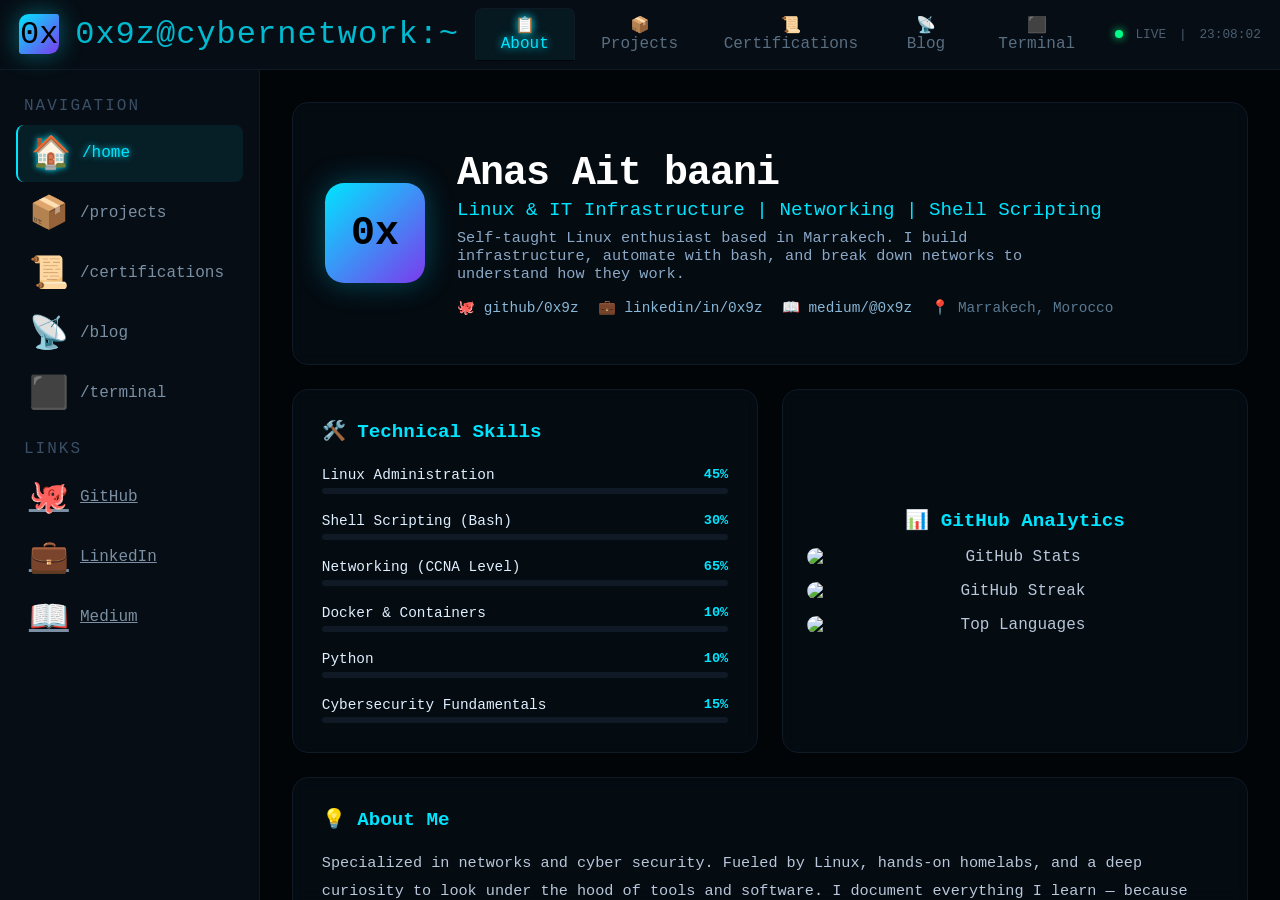
==== commit 7dab542c: "Update index.html" ====
--- a/index.html
+++ b/index.html
@@ -787,7 +787,8 @@
     </div>
   </div>
 </div>
-
+</div>
+</div>
 
 
 
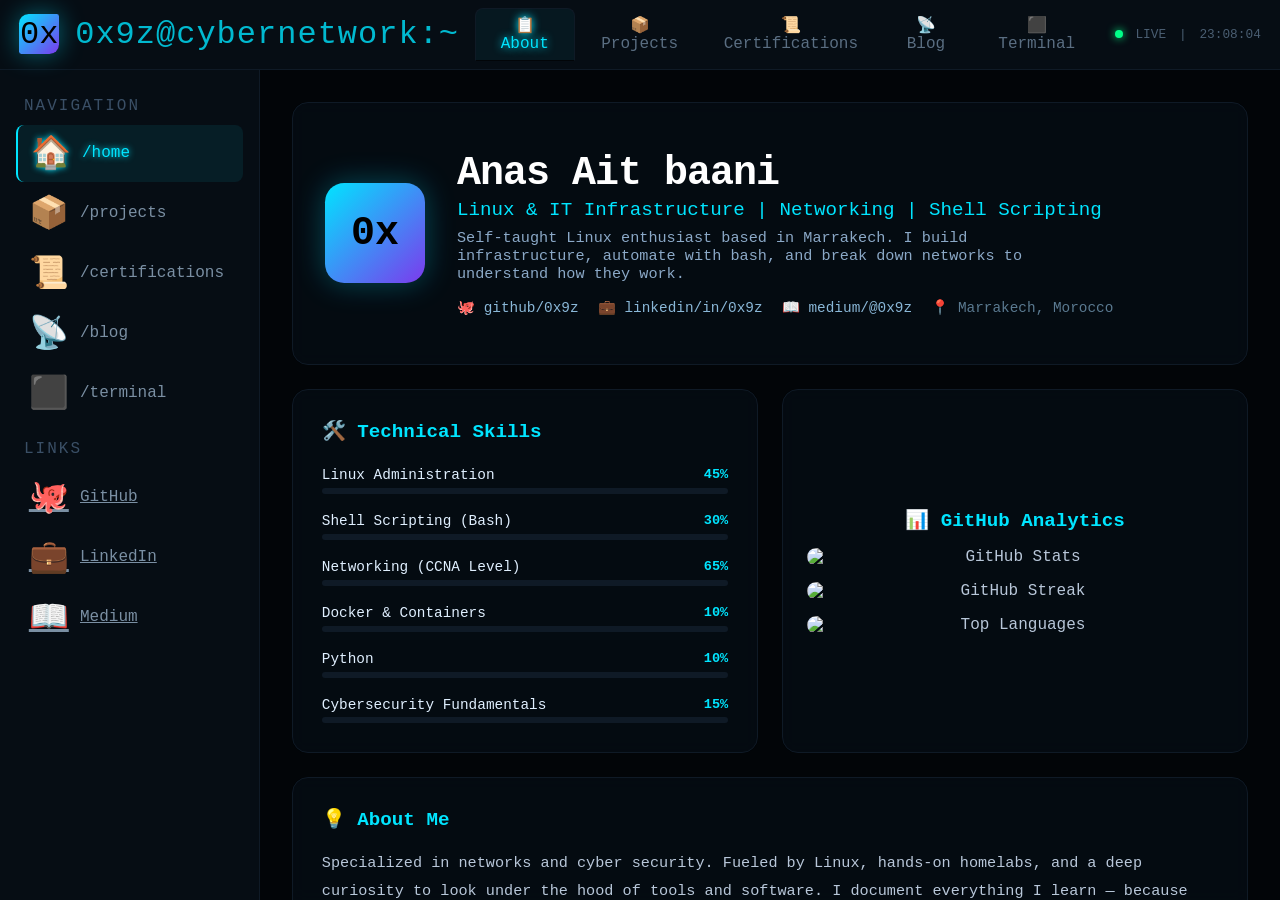
==== commit 15a60645: "Update index.html" ====
--- a/index.html
+++ b/index.html
@@ -680,9 +680,7 @@
 
 
 
-
-
-	<!-- Certifications Panel -->
+<!-- Certifications Panel -->
 <div class="content-panel" id="panel-certs">
   <div class="section-title">📜 Certifications & Learning</div>
   
@@ -756,39 +754,41 @@
       <div class="cert-item">CDP & LLDP Neighbor Discovery</div>
     </div>
 
-  <!-- Badges Section -->
-  <div class="glass-card" style="margin-top:2rem;">
-    <div class="section-title" style="font-size:2rem;">🏷️ Platform Badges & Skills</div>
-    <div style="margin-bottom:1rem;">
-      <span class="badge-sm">Cisco</span>
-      <span class="badge-sm">Juniper</span>
-      <span class="badge-sm">Palo Alto</span>
-      <span class="badge-sm">Linux Foundation</span>
-      <span class="badge-sm">Docker</span>
-      <span class="badge-sm">GitHub</span>
-      <span class="badge-sm">Fedora</span>
-      <span class="badge-sm">YAML</span>
-      <span class="badge-sm">JavaScript</span>
-      <span class="badge-sm">Perl</span>
-      <span class="badge-sm">Python</span>
-      <span class="badge-sm">Bash</span>
+    <!-- Badges Section -->
+    <div class="glass-card">
+      <div class="section-title" style="font-size:2rem;">🏷️ Platform Badges & Skills</div>
+      <div style="margin-bottom:1rem;">
+        <span class="badge-sm">Cisco</span>
+        <span class="badge-sm">Juniper</span>
+        <span class="badge-sm">Palo Alto</span>
+        <span class="badge-sm">Linux Foundation</span>
+        <span class="badge-sm">Docker</span>
+        <span class="badge-sm">GitHub</span>
+        <span class="badge-sm">Fedora</span>
+        <span class="badge-sm">YAML</span>
+        <span class="badge-sm">JavaScript</span>
+        <span class="badge-sm">Perl</span>
+        <span class="badge-sm">Python</span>
+        <span class="badge-sm">Bash</span>
+      </div>
+      <div style="margin-bottom:1rem;">
+        <span class="badge-sm">Shell Scripting</span>
+        <span class="badge-sm">Linux Admin</span>
+        <span class="badge-sm">Git</span>
+        <span class="badge-sm">CI/CD</span>
+        <span class="badge-sm">Networking</span>
+        <span class="badge-sm">Cybersecurity</span>
+        <span class="badge-sm">Docker</span>
+        <span class="badge-sm">Packet Tracer</span>
+        <span class="badge-sm">Wireshark</span>
+        <span class="badge-sm">VS Code</span>
+      </div>
     </div>
-    <div style="margin-bottom:1rem;">
-      <span class="badge-sm">Shell Scripting</span>
-      <span class="badge-sm">Linux Admin</span>
-      <span class="badge-sm">Git</span>
-      <span class="badge-sm">CI/CD</span>
-      <span class="badge-sm">Networking</span>
-      <span class="badge-sm">Cybersecurity</span>
-      <span class="badge-sm">Docker</span>
-      <span class="badge-sm">Packet Tracer</span>
-      <span class="badge-sm">Wireshark</span>
-      <span class="badge-sm">VS Code</span>
-    </div>
-  </div>
-</div>
-</div>
-</div>
+
+  </div><!-- closes grid-1 -->
+</div><!-- closes panel-certs -->
+
+	
 
 
 
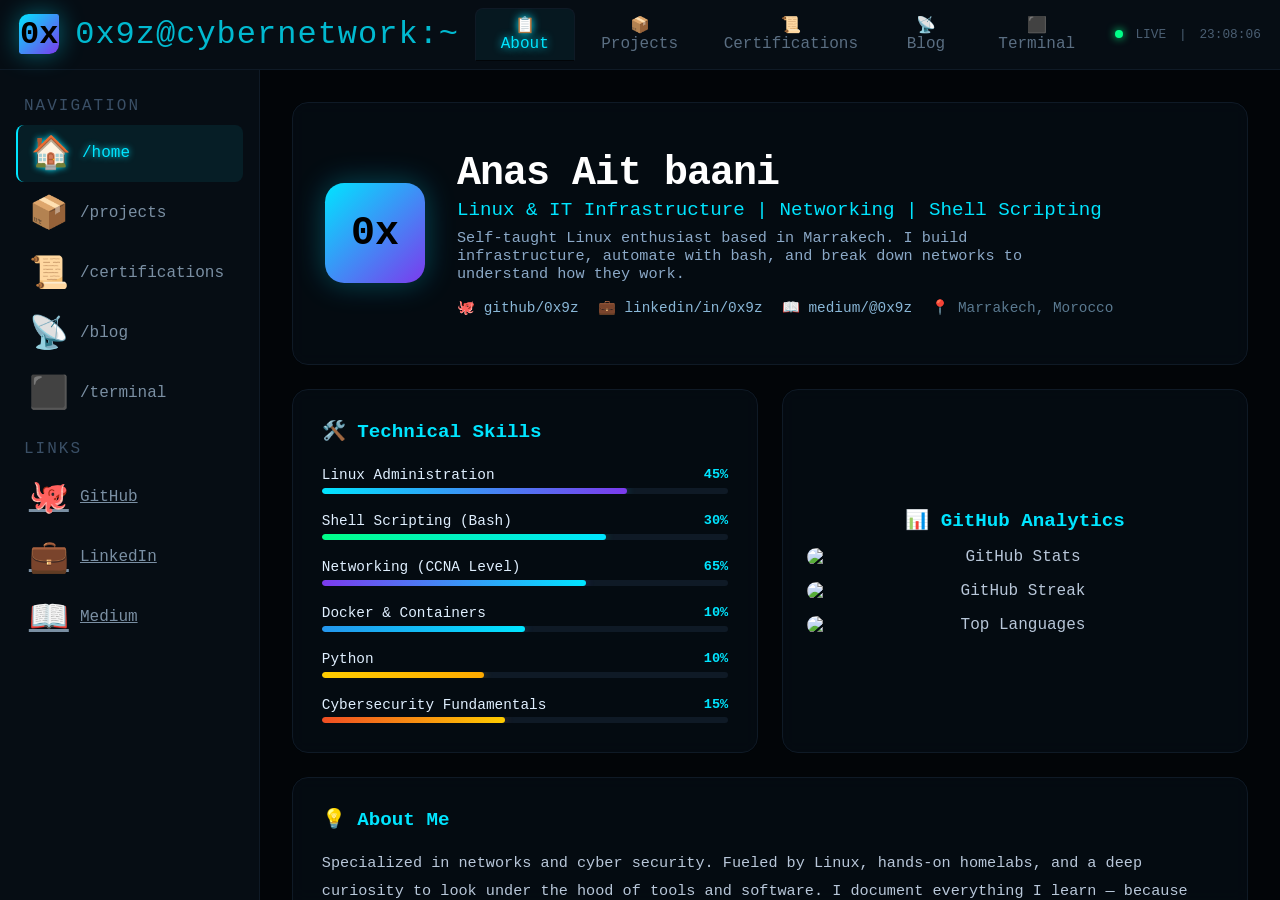
==== commit 1005a23a: "Update index.html fix html issue, website version 6.0.1" ====
--- a/index.html
+++ b/index.html
@@ -34,7 +34,6 @@
       -webkit-user-select: none;
     }
 
-    /* Background animated grid */
     .bg-grid {
       position: fixed;
       inset: 0;
@@ -52,7 +51,6 @@
       100% { background-position: 50px 50px; }
     }
 
-    /* Particles */
     .particles {
       position: fixed;
       inset: 0;
@@ -78,7 +76,6 @@
       100% { transform: translateY(-10vh) scale(1.5); opacity: 0; }
     }
 
-    /* Main OS window */
     .os-container {
       position: relative;
       z-index: 10;
@@ -88,7 +85,6 @@
       flex-direction: column;
     }
 
-    /* Top bar */
     .topbar {
       background: var(--surface);
       border-bottom: 1px solid var(--border);
@@ -116,7 +112,7 @@
       display: flex;
       align-items: center;
       justify-content: center;
-      font-weight: 1200;
+      font-weight: 900;
       font-size: 2rem;
       color: #000;
       box-shadow: var(--glow);
@@ -186,7 +182,6 @@
       50% { opacity: 0.3; }
     }
 
-    /* Main workspace */
     .workspace {
       flex: 1;
       display: flex;
@@ -194,7 +189,6 @@
       position: relative;
     }
 
-    /* Sidebar */
     .sidebar {
       width: 260px;
       background: var(--surface);
@@ -251,7 +245,6 @@
       text-align: center;
     }
 
-    /* Main content area */
     .main-content {
       flex: 1;
       display: flex;
@@ -277,7 +270,6 @@
       to { opacity: 1; transform: translateY(0); }
     }
 
-    /* Terminal panel */
     .terminal-panel {
       flex: 1;
       display: none;
@@ -305,7 +297,7 @@
     .terminal-input-line {
       display: flex;
       align-items: center;
-      padding: 5rem 1.5rem;
+      padding: 1rem 1.5rem;
       border-top: 1px solid var(--border);
       background: #02050a;
     }
@@ -336,7 +328,6 @@
     .cmd-white { color: #e8f0f8; }
     .cmd-yellow { color: #ffcc00; }
 
-    /* Cards in panels */
     .glass-card {
       background: rgba(6,13,20,0.8);
       border: 1px solid var(--border);
@@ -361,32 +352,9 @@
       gap: 0.6rem;
     }
 
-	.grid-1 { display: grid; grid-template-columns: 1fr; gap: 1.2rem; }
+    .grid-1 { display: grid; grid-template-columns: 1fr; gap: 1.2rem; }
     .grid-2 { display: grid; grid-template-columns: repeat(auto-fit, minmax(300px, 1fr)); gap: 1.5rem; }
     .grid-3 { display: grid; grid-template-columns: repeat(auto-fit, minmax(250px, 1fr)); gap: 1.2rem; }
-
-    .stat-inline {
-      display: flex;
-      gap: 2rem;
-      flex-wrap: wrap;
-      margin-bottom: 1.5rem;
-    }
-
-    .stat-inline .stat-val {
-      font-size: 2rem;
-      font-weight: 700;
-      background: linear-gradient(to bottom, #fff, var(--accent));
-      -webkit-background-clip: text;
-      -webkit-text-fill-color: transparent;
-      background-clip: text;
-    }
-
-    .stat-inline .stat-lbl {
-      font-size: 0.7rem;
-      color: #6a8aaa;
-      text-transform: uppercase;
-      letter-spacing: 1px;
-    }
 
     .badge-sm {
       display: inline-block;
@@ -422,7 +390,6 @@
 
     .contact-link:hover { color: var(--accent); border-bottom-color: var(--accent); text-shadow: 0 0 6px var(--accent); }
 
-    /* Mobile */
     @media (max-width: 768px) {
       .sidebar { width: 60px; }
       .sidebar-item span:not(.sidebar-icon) { display: none; }
@@ -443,14 +410,11 @@
 </head>
 <body>
 
-  <!-- Background -->
   <div class="bg-grid"></div>
   <div class="particles" id="particles"></div>
 
-  <!-- OS Container -->
   <div class="os-container">
 
-    <!-- Top Bar -->
     <div class="topbar">
       <div class="topbar-left">
         <div class="logo-small">0x</div>
@@ -471,10 +435,8 @@
       </div>
     </div>
 
-    <!-- Workspace -->
     <div class="workspace">
 
-      <!-- Sidebar -->
       <div class="sidebar">
         <div class="sidebar-section">
           <div class="sidebar-label">Navigation</div>
@@ -492,157 +454,69 @@
         </div>
       </div>
 
-      <!-- Main Content Area -->
       <div class="main-content">
 
         <!-- About Panel -->
-<div class="content-panel active" id="panel-about">
-
-  <!-- Hero Section -->
-  <div class="glass-card" style="padding:3rem 2rem;margin-bottom:1.5rem;">
-    <div style="display:flex;align-items:center;gap:2rem;flex-wrap:wrap;">
-      
-      <!-- Avatar -->
-      <div style="width:100px;height:100px;background:linear-gradient(135deg,var(--accent),var(--accent2));border-radius:1.2rem;display:flex;align-items:center;justify-content:center;font-size:2.5rem;font-weight:900;color:#000;flex-shrink:0;box-shadow:0 0 30px rgba(0,229,255,0.3);">0x</div>
-      
-      <!-- Name & Title -->
-      <div style="flex:1;min-width:250px;">
-        <h1 style="font-size:2.5rem;font-weight:700;color:#fff;margin-bottom:0.2rem;letter-spacing:-1px;">Anas Ait baani</h1>
-        <p style="font-size:1.2rem;color:var(--accent);font-weight:500;margin-bottom:0.5rem;">Linux & IT Infrastructure | Networking | Shell Scripting</p>
-        <p style="color:#8ba9c7;font-size:0.95rem;max-width:600px;">Self-taught Linux enthusiast based in Marrakech. I build infrastructure, automate with bash, and break down networks to understand how they work.</p>
-        
-        <!-- Quick Links -->
-        <div style="display:flex;gap:1.2rem;margin-top:1rem;flex-wrap:wrap;">
-          <a href="https://github.com/0x9z" target="_blank" style="color:#8ab8d8;text-decoration:none;font-size:0.9rem;display:flex;align-items:center;gap:0.4rem;transition:0.2s;" onmouseover="this.style.color='var(--accent)'" onmouseout="this.style.color='#8ab8d8'">🐙 github/0x9z</a>
-          <a href="https://linkedin.com/in/0x9z" target="_blank" style="color:#8ab8d8;text-decoration:none;font-size:0.9rem;display:flex;align-items:center;gap:0.4rem;transition:0.2s;" onmouseover="this.style.color='var(--accent)'" onmouseout="this.style.color='#8ab8d8'">💼 linkedin/in/0x9z</a>
-          <a href="https://medium.com/@0x9z" target="_blank" style="color:#8ab8d8;text-decoration:none;font-size:0.9rem;display:flex;align-items:center;gap:0.4rem;transition:0.2s;" onmouseover="this.style.color='var(--accent)'" onmouseout="this.style.color='#8ab8d8'">📖 medium/@0x9z</a>
-          <span style="color:#5a7a90;font-size:0.9rem;">📍 Marrakech, Morocco</span>
+        <div class="content-panel active" id="panel-about">
+          <div class="glass-card" style="padding:3rem 2rem;margin-bottom:1.5rem;">
+            <div style="display:flex;align-items:center;gap:2rem;flex-wrap:wrap;">
+              <div style="width:100px;height:100px;background:linear-gradient(135deg,var(--accent),var(--accent2));border-radius:1.2rem;display:flex;align-items:center;justify-content:center;font-size:2.5rem;font-weight:900;color:#000;flex-shrink:0;box-shadow:0 0 30px rgba(0,229,255,0.3);">0x</div>
+              <div style="flex:1;min-width:250px;">
+                <h1 style="font-size:2.5rem;font-weight:700;color:#fff;margin-bottom:0.2rem;letter-spacing:-1px;">Anas Ait baani</h1>
+                <p style="font-size:1.2rem;color:var(--accent);font-weight:500;margin-bottom:0.5rem;">Linux & IT Infrastructure | Networking | Shell Scripting</p>
+                <p style="color:#8ba9c7;font-size:0.95rem;max-width:600px;">Self-taught Linux enthusiast based in Marrakech. I build infrastructure, automate with bash, and break down networks to understand how they work.</p>
+                <div style="display:flex;gap:1.2rem;margin-top:1rem;flex-wrap:wrap;">
+                  <a href="https://github.com/0x9z" target="_blank" style="color:#8ab8d8;text-decoration:none;font-size:0.9rem;display:flex;align-items:center;gap:0.4rem;transition:0.2s;" onmouseover="this.style.color='var(--accent)'" onmouseout="this.style.color='#8ab8d8'">🐙 github/0x9z</a>
+                  <a href="https://linkedin.com/in/0x9z" target="_blank" style="color:#8ab8d8;text-decoration:none;font-size:0.9rem;display:flex;align-items:center;gap:0.4rem;transition:0.2s;" onmouseover="this.style.color='var(--accent)'" onmouseout="this.style.color='#8ab8d8'">💼 linkedin/in/0x9z</a>
+                  <a href="https://medium.com/@0x9z" target="_blank" style="color:#8ab8d8;text-decoration:none;font-size:0.9rem;display:flex;align-items:center;gap:0.4rem;transition:0.2s;" onmouseover="this.style.color='var(--accent)'" onmouseout="this.style.color='#8ab8d8'">📖 medium/@0x9z</a>
+                  <span style="color:#5a7a90;font-size:0.9rem;">📍 Marrakech, Morocco</span>
+                </div>
+              </div>
+            </div>
+          </div>
+
+          <div class="grid-2" style="margin-bottom:1.5rem;">
+            <div class="glass-card" style="padding:1.8rem;">
+              <div class="section-title" style="font-size:1.2rem;margin-bottom:1.5rem;">🛠️ Technical Skills</div>
+              <div style="margin-bottom:1.2rem;">
+                <div style="display:flex;justify-content:space-between;margin-bottom:0.3rem;"><span style="color:#e0f0ff;font-size:0.9rem;">Linux Administration</span><span style="color:var(--accent);font-size:0.85rem;font-weight:600;">45%</span></div>
+                <div style="height:6px;background:#0f1a26;border-radius:3px;overflow:hidden;"><div style="height:100%;width:75%;background:linear-gradient(90deg,var(--accent),var(--accent2));border-radius:3px;box-shadow:0 0 10px rgba(0,229,255,0.3);"></div></div>
+              </div>
+              <div style="margin-bottom:1.2rem;">
+                <div style="display:flex;justify-content:space-between;margin-bottom:0.3rem;"><span style="color:#e0f0ff;font-size:0.9rem;">Shell Scripting (Bash)</span><span style="color:var(--accent);font-size:0.85rem;font-weight:600;">30%</span></div>
+                <div style="height:6px;background:#0f1a26;border-radius:3px;overflow:hidden;"><div style="height:100%;width:70%;background:linear-gradient(90deg,#00ff88,#00e5ff);border-radius:3px;box-shadow:0 0 10px rgba(0,255,136,0.3);"></div></div>
+              </div>
+              <div style="margin-bottom:1.2rem;">
+                <div style="display:flex;justify-content:space-between;margin-bottom:0.3rem;"><span style="color:#e0f0ff;font-size:0.9rem;">Networking (CCNA Level)</span><span style="color:var(--accent);font-size:0.85rem;font-weight:600;">65%</span></div>
+                <div style="height:6px;background:#0f1a26;border-radius:3px;overflow:hidden;"><div style="height:100%;width:65%;background:linear-gradient(90deg,#7c3aed,#00e5ff);border-radius:3px;box-shadow:0 0 10px rgba(124,58,237,0.3);"></div></div>
+              </div>
+              <div style="margin-bottom:1.2rem;">
+                <div style="display:flex;justify-content:space-between;margin-bottom:0.3rem;"><span style="color:#e0f0ff;font-size:0.9rem;">Docker & Containers</span><span style="color:var(--accent);font-size:0.85rem;font-weight:600;">10%</span></div>
+                <div style="height:6px;background:#0f1a26;border-radius:3px;overflow:hidden;"><div style="height:100%;width:50%;background:linear-gradient(90deg,#2496ED,#00e5ff);border-radius:3px;box-shadow:0 0 10px rgba(36,150,237,0.3);"></div></div>
+              </div>
+              <div style="margin-bottom:1.2rem;">
+                <div style="display:flex;justify-content:space-between;margin-bottom:0.3rem;"><span style="color:#e0f0ff;font-size:0.9rem;">Python</span><span style="color:var(--accent);font-size:0.85rem;font-weight:600;">10%</span></div>
+                <div style="height:6px;background:#0f1a26;border-radius:3px;overflow:hidden;"><div style="height:100%;width:40%;background:linear-gradient(90deg,#ffcc00,#ffaa00);border-radius:3px;box-shadow:0 0 10px rgba(255,204,0,0.3);"></div></div>
+              </div>
+              <div style="margin-bottom:0;">
+                <div style="display:flex;justify-content:space-between;margin-bottom:0.3rem;"><span style="color:#e0f0ff;font-size:0.9rem;">Cybersecurity Fundamentals</span><span style="color:var(--accent);font-size:0.85rem;font-weight:600;">15%</span></div>
+                <div style="height:6px;background:#0f1a26;border-radius:3px;overflow:hidden;"><div style="height:100%;width:45%;background:linear-gradient(90deg,#F04E23,#ffcc00);border-radius:3px;box-shadow:0 0 10px rgba(240,78,35,0.3);"></div></div>
+              </div>
+            </div>
+            <div class="glass-card" style="padding:1.5rem;text-align:center;display:flex;flex-direction:column;gap:1rem;align-items:center;justify-content:center;">
+              <div class="section-title" style="font-size:1.2rem;margin-bottom:0;">📊 GitHub Analytics</div>
+              <img src="https://github-readme-stats.vercel.app/api?username=0x9z&theme=tokyonight&hide_border=true&include_all_commits=true&count_private=true&show_icons=true&title_color=00e5ff&icon_color=7c3aed&text_color=b8c7d9&bg_color=060d14&ring_color=00e5ff&border_radius=10" alt="GitHub Stats" style="width:100%;max-width:420px;border-radius:0.8rem;" />
+              <img src="https://streak-stats.demolab.com/?user=0x9z&theme=tokyonight&hide_border=true&background=060d14&stroke=00e5ff&ring=7c3aed&fire=ffcc00&currStreakNum=ffffff&sideNums=00e5ff&currStreakLabel=00e5ff&sideLabels=b8c7d9&dates=5f7b99&border_radius=10" alt="GitHub Streak" style="width:100%;max-width:420px;border-radius:0.8rem;" />
+              <img src="https://github-readme-stats.vercel.app/api/top-langs/?username=0x9z&theme=tokyonight&hide_border=true&layout=compact&title_color=00e5ff&text_color=b8c7d9&bg_color=060d14&border_radius=10" alt="Top Languages" style="width:100%;max-width:420px;border-radius:0.8rem;" />
+            </div>
+          </div>
+
+          <div class="glass-card" style="padding:1.8rem;">
+            <div class="section-title" style="font-size:1.2rem;">💡 About Me</div>
+            <p style="color:#b8c7d9;line-height:1.8;font-size:0.95rem;">Specialized in networks and cyber security. Fueled by Linux, hands-on homelabs, and a deep curiosity to look under the hood of tools and software. I document everything I learn — because the best way to understand something is to break it down and rebuild it.</p>
+            <p style="font-style:italic;color:var(--accent);margin-top:2rem;border-left:3px solid var(--accent);padding-left:1rem;font-size:2rem;opacity:0.9;">"I learn by doing — one command at a time."</p>
+          </div>
         </div>
-      </div>
-    </div>
-  </div>
-
-  <!-- Skills + Stats Row -->
-  <div class="grid-2" style="margin-bottom:1.5rem;">
-    
-    <!-- Technical Skills -->
-    <div class="glass-card" style="padding:1.8rem;">
-      <div class="section-title" style="font-size:1.2rem;margin-bottom:1.5rem;">🛠️ Technical Skills</div>
-      
-      <!-- Linux -->
-      <div style="margin-bottom:1.2rem;">
-        <div style="display:flex;justify-content:space-between;margin-bottom:0.3rem;">
-          <span style="color:#e0f0ff;font-size:0.9rem;">Linux Administration</span>
-          <span style="color:var(--accent);font-size:0.85rem;font-weight:600;">45%</span>
-        </div>
-        <div style="height:6px;background:#0f1a26;border-radius:3px;overflow:hidden;">
-          <div style="height:100%;width:0%;background:linear-gradient(90deg,var(--accent),var(--accent2));border-radius:3px;box-shadow:0 0 10px rgba(0,229,255,0.3);transition:width 1.5s ease;" class="skill-bar" data-width="75"></div>
-        </div>
-      </div>
-
-      <!-- Shell Scripting -->
-      <div style="margin-bottom:1.2rem;">
-        <div style="display:flex;justify-content:space-between;margin-bottom:0.3rem;">
-          <span style="color:#e0f0ff;font-size:0.9rem;">Shell Scripting (Bash)</span>
-          <span style="color:var(--accent);font-size:0.85rem;font-weight:600;">30%</span>
-        </div>
-        <div style="height:6px;background:#0f1a26;border-radius:3px;overflow:hidden;">
-          <div style="height:100%;width:0%;background:linear-gradient(90deg,#00ff88,#00e5ff);border-radius:3px;box-shadow:0 0 10px rgba(0,255,136,0.3);transition:width 1.5s ease;" class="skill-bar" data-width="70"></div>
-        </div>
-      </div>
-
-      <!-- Networking -->
-      <div style="margin-bottom:1.2rem;">
-        <div style="display:flex;justify-content:space-between;margin-bottom:0.3rem;">
-          <span style="color:#e0f0ff;font-size:0.9rem;">Networking (CCNA Level)</span>
-          <span style="color:var(--accent);font-size:0.85rem;font-weight:600;">65%</span>
-        </div>
-        <div style="height:6px;background:#0f1a26;border-radius:3px;overflow:hidden;">
-          <div style="height:100%;width:0%;background:linear-gradient(90deg,#7c3aed,#00e5ff);border-radius:3px;box-shadow:0 0 10px rgba(124,58,237,0.3);transition:width 1.5s ease;" class="skill-bar" data-width="65"></div>
-        </div>
-      </div>
-
-      <!-- Docker -->
-      <div style="margin-bottom:1.2rem;">
-        <div style="display:flex;justify-content:space-between;margin-bottom:0.3rem;">
-          <span style="color:#e0f0ff;font-size:0.9rem;">Docker & Containers</span>
-          <span style="color:var(--accent);font-size:0.85rem;font-weight:600;">10%</span>
-        </div>
-        <div style="height:6px;background:#0f1a26;border-radius:3px;overflow:hidden;">
-          <div style="height:100%;width:0%;background:linear-gradient(90deg,#2496ED,#00e5ff);border-radius:3px;box-shadow:0 0 10px rgba(36,150,237,0.3);transition:width 1.5s ease;" class="skill-bar" data-width="50"></div>
-        </div>
-      </div>
-
-      <!-- Python -->
-      <div style="margin-bottom:1.2rem;">
-        <div style="display:flex;justify-content:space-between;margin-bottom:0.3rem;">
-          <span style="color:#e0f0ff;font-size:0.9rem;">Python</span>
-          <span style="color:var(--accent);font-size:0.85rem;font-weight:600;">10%</span>
-        </div>
-        <div style="height:6px;background:#0f1a26;border-radius:3px;overflow:hidden;">
-          <div style="height:100%;width:0%;background:linear-gradient(90deg,#ffcc00,#ffaa00);border-radius:3px;box-shadow:0 0 10px rgba(255,204,0,0.3);transition:width 1.5s ease;" class="skill-bar" data-width="40"></div>
-        </div>
-      </div>
-
-      <!-- Cybersecurity -->
-      <div style="margin-bottom:0;">
-        <div style="display:flex;justify-content:space-between;margin-bottom:0.3rem;">
-          <span style="color:#e0f0ff;font-size:0.9rem;">Cybersecurity Fundamentals</span>
-          <span style="color:var(--accent);font-size:0.85rem;font-weight:600;">15%</span>
-        </div>
-        <div style="height:6px;background:#0f1a26;border-radius:3px;overflow:hidden;">
-          <div style="height:100%;width:0%;background:linear-gradient(90deg,#F04E23,#ffcc00);border-radius:3px;box-shadow:0 0 10px rgba(240,78,35,0.3);transition:width 1.5s ease;" class="skill-bar" data-width="45"></div>
-        </div>
-      </div>
-    </div>
-
-    <!-- GitHub Analytics -->
-    <div class="glass-card" style="padding:1.5rem;text-align:center;display:flex;flex-direction:column;gap:1rem;align-items:center;justify-content:center;">
-      <div class="section-title" style="font-size:1.2rem;margin-bottom:0;">📊 GitHub Analytics</div>
-      <img src="https://github-readme-stats.vercel.app/api?username=0x9z&theme=tokyonight&hide_border=true&include_all_commits=true&count_private=true&show_icons=true&title_color=00e5ff&icon_color=7c3aed&text_color=b8c7d9&bg_color=060d14&ring_color=00e5ff&border_radius=10" 
-           alt="GitHub Stats" style="width:100%;max-width:420px;border-radius:0.8rem;" />
-      <img src="https://streak-stats.demolab.com/?user=0x9z&theme=tokyonight&hide_border=true&background=060d14&stroke=00e5ff&ring=7c3aed&fire=ffcc00&currStreakNum=ffffff&sideNums=00e5ff&currStreakLabel=00e5ff&sideLabels=b8c7d9&dates=5f7b99&border_radius=10" 
-           alt="GitHub Streak" style="width:100%;max-width:420px;border-radius:0.8rem;" />
-      <img src="https://github-readme-stats.vercel.app/api/top-langs/?username=0x9z&theme=tokyonight&hide_border=true&layout=compact&title_color=00e5ff&text_color=b8c7d9&bg_color=060d14&border_radius=10" 
-           alt="Top Languages" style="width:100%;max-width:420px;border-radius:0.8rem;" />
-    </div>
-
-  </div>
-
-  <!-- Bottom: About + Quote -->
-  <div class="glass-card" style="padding:1.8rem;">
-    <div class="section-title" style="font-size:1.2rem;">💡 About Me</div>
-    <p style="color:#b8c7d9;line-height:1.8;font-size:0.95rem;">
-      Specialized in networks and cyber security. Fueled by Linux, hands-on homelabs, and a deep curiosity to look under the hood of tools and software. I document everything I learn — because the best way to understand something is to break it down and rebuild it.
-    </p>
-    <p style="font-style:italic;color:var(--accent);margin-top:2rem;border-left:3px solid var(--accent);padding-left:1rem;font-size:2rem;opacity:0.9;">
-      "I learn by doing — one command at a time."
-    </p>
-  </div>
-
-</div>
-
-
-
-
-
-
-
-
-
-
-
-
-
-
-
-
-
-
-
-
-
-
 
         <!-- Projects Panel -->
         <div class="content-panel" id="panel-projects">
@@ -674,126 +548,52 @@
           </div>
         </div>
 
-
-
-
-
-
-
-<!-- Certifications Panel -->
-<div class="content-panel" id="panel-certs">
-  <div class="section-title">📜 Certifications & Learning</div>
-  
-  <div class="grid-1">
-    
-    <!-- Earned Certifications -->
-    <div class="glass-card">
-      <div class="section-title" style="font-size:2rem;">✅ Earned</div>
-      
-      <div class="cert-item">
-        <strong>ISO/IEC 27001 Information Security Associate™</strong>
-        <span class="badge-sm" style="margin-left:auto;">SkillFront</span>
-      </div>
-      <div style="font-size:0.75rem;color:#5f7b99;margin-bottom:0.8rem;">Issued Aug 2026 · Credential ID: 83112087441732</div>
-      
-      <div class="cert-item">
-        <strong>Linux 100: Fundamentals</strong>
-        <span class="badge-sm" style="margin-left:auto;">TCM Security</span>
-      </div>
-      <div style="font-size:0.75rem;color:#5f7b99;margin-bottom:0.8rem;">Issued Mar 2026 · Credential ID: cert_hf0tnjt9</div>
-      
-      <div class="cert-item">
-        <strong>Practical Ethical Hacking</strong>
-        <span class="badge-sm" style="margin-left:auto;">TCM Security</span>
-      </div>
-      <div style="font-size:0.75rem;color:#5f7b99;margin-bottom:0.8rem;">Course Completed · PDF Certification</div>
-      
-      <div class="cert-item">
-        <strong>Introduction to Cybersecurity</strong>
-        <span class="badge-sm" style="margin-left:auto;">Cisco</span>
-      </div>
-      <div style="font-size:0.75rem;color:#5f7b99;margin-bottom:0.8rem;">Issued Mar 2026</div>
-      
-      <div class="cert-item">
-        <strong>ISC2 Candidate</strong>
-        <span class="badge-sm" style="margin-left:auto;">ISC2</span>
-      </div>
-      <div style="font-size:0.75rem;color:#5f7b99;margin-bottom:0.8rem;">Issued Mar 2026 · Expires Mar 2027</div>
-    </div>
-
-    <!-- In Progress -->
-    <div class="glass-card">
-      <div class="section-title" style="font-size:2rem;">🟢 In Progress</div>
-      <div class="cert-item">
-        <strong>CCNA (Cisco Certified Network Associate)</strong>
-        <span class="badge-sm" style="margin-left:auto;">Cisco</span>
-      </div>
-      <div style="font-size:0.75rem;color:#5f7b99;margin-bottom:0.8rem;">Studying: Jeremy's IT Lab + Packet Tracer Labs</div>
-      
-      <div class="cert-item">
-        <strong>LPIC-1 / Linux Administrator</strong>
-        <span class="badge-sm" style="margin-left:auto;">Linux Foundation</span>
-      </div>
-      <div style="font-size:0.75rem;color:#5f7b99;margin-bottom:0.8rem;">Hands-on homelab practice</div>
-      
-      <div class="cert-item">
-        <strong>CompTIA Security+</strong>
-        <span class="badge-sm" style="margin-left:auto;">CompTIA</span>
-      </div>
-      <div style="font-size:0.75rem;color:#5f7b99;margin-bottom:0.8rem;">Planned — builds on ISC2 & ISO 27001 knowledge</div>
-    </div>
-
-    <!-- Hands-On Labs -->
-    <div class="glass-card">
-      <div class="section-title" style="font-size:2rem;">🔬 Hands-On Labs</div>
-      <div class="cert-item">Multi-Switch VLAN Network (Packet Tracer)</div>
-      <div class="cert-item">802.1Q Trunking & Native VLAN Security</div>
-      <div class="cert-item">Linux Server Monitoring (Bash + Cron)</div>
-      <div class="cert-item">Automated Backup Scripting (Shell)</div>
-      <div class="cert-item">Docker Container Deployment</div>
-      <div class="cert-item">CDP & LLDP Neighbor Discovery</div>
-    </div>
-
-    <!-- Badges Section -->
-    <div class="glass-card">
-      <div class="section-title" style="font-size:2rem;">🏷️ Platform Badges & Skills</div>
-      <div style="margin-bottom:1rem;">
-        <span class="badge-sm">Cisco</span>
-        <span class="badge-sm">Juniper</span>
-        <span class="badge-sm">Palo Alto</span>
-        <span class="badge-sm">Linux Foundation</span>
-        <span class="badge-sm">Docker</span>
-        <span class="badge-sm">GitHub</span>
-        <span class="badge-sm">Fedora</span>
-        <span class="badge-sm">YAML</span>
-        <span class="badge-sm">JavaScript</span>
-        <span class="badge-sm">Perl</span>
-        <span class="badge-sm">Python</span>
-        <span class="badge-sm">Bash</span>
-      </div>
-      <div style="margin-bottom:1rem;">
-        <span class="badge-sm">Shell Scripting</span>
-        <span class="badge-sm">Linux Admin</span>
-        <span class="badge-sm">Git</span>
-        <span class="badge-sm">CI/CD</span>
-        <span class="badge-sm">Networking</span>
-        <span class="badge-sm">Cybersecurity</span>
-        <span class="badge-sm">Docker</span>
-        <span class="badge-sm">Packet Tracer</span>
-        <span class="badge-sm">Wireshark</span>
-        <span class="badge-sm">VS Code</span>
-      </div>
-    </div>
-
-  </div><!-- closes grid-1 -->
-</div><!-- closes panel-certs -->
-
-	
-
-
-
-
-
+        <!-- Certifications Panel -->
+        <div class="content-panel" id="panel-certs">
+          <div class="section-title">📜 Certifications & Learning</div>
+          <div class="grid-1">
+            <div class="glass-card">
+              <div class="section-title" style="font-size:2rem;">✅ Earned</div>
+              <div class="cert-item"><strong>ISO/IEC 27001 Information Security Associate™</strong><span class="badge-sm" style="margin-left:auto;">SkillFront</span></div>
+              <div style="font-size:0.75rem;color:#5f7b99;margin-bottom:0.8rem;">Issued Aug 2026 · Credential ID: 83112087441732</div>
+              <div class="cert-item"><strong>Linux 100: Fundamentals</strong><span class="badge-sm" style="margin-left:auto;">TCM Security</span></div>
+              <div style="font-size:0.75rem;color:#5f7b99;margin-bottom:0.8rem;">Issued Mar 2026 · Credential ID: cert_hf0tnjt9</div>
+              <div class="cert-item"><strong>Practical Ethical Hacking</strong><span class="badge-sm" style="margin-left:auto;">TCM Security</span></div>
+              <div style="font-size:0.75rem;color:#5f7b99;margin-bottom:0.8rem;">Course Completed · PDF Certification</div>
+              <div class="cert-item"><strong>Introduction to Cybersecurity</strong><span class="badge-sm" style="margin-left:auto;">Cisco</span></div>
+              <div style="font-size:0.75rem;color:#5f7b99;margin-bottom:0.8rem;">Issued Mar 2026</div>
+              <div class="cert-item"><strong>ISC2 Candidate</strong><span class="badge-sm" style="margin-left:auto;">ISC2</span></div>
+              <div style="font-size:0.75rem;color:#5f7b99;margin-bottom:0.8rem;">Issued Mar 2026 · Expires Mar 2027</div>
+            </div>
+            <div class="glass-card">
+              <div class="section-title" style="font-size:2rem;">🟢 In Progress</div>
+              <div class="cert-item"><strong>CCNA (Cisco Certified Network Associate)</strong><span class="badge-sm" style="margin-left:auto;">Cisco</span></div>
+              <div style="font-size:0.75rem;color:#5f7b99;margin-bottom:0.8rem;">Studying: Jeremy's IT Lab + Packet Tracer Labs</div>
+              <div class="cert-item"><strong>LPIC-1 / Linux Administrator</strong><span class="badge-sm" style="margin-left:auto;">Linux Foundation</span></div>
+              <div style="font-size:0.75rem;color:#5f7b99;margin-bottom:0.8rem;">Hands-on homelab practice</div>
+              <div class="cert-item"><strong>CompTIA Security+</strong><span class="badge-sm" style="margin-left:auto;">CompTIA</span></div>
+              <div style="font-size:0.75rem;color:#5f7b99;margin-bottom:0.8rem;">Planned — builds on ISC2 & ISO 27001 knowledge</div>
+            </div>
+            <div class="glass-card">
+              <div class="section-title" style="font-size:2rem;">🔬 Hands-On Labs</div>
+              <div class="cert-item">Multi-Switch VLAN Network (Packet Tracer)</div>
+              <div class="cert-item">802.1Q Trunking & Native VLAN Security</div>
+              <div class="cert-item">Linux Server Monitoring (Bash + Cron)</div>
+              <div class="cert-item">Automated Backup Scripting (Shell)</div>
+              <div class="cert-item">Docker Container Deployment</div>
+              <div class="cert-item">CDP & LLDP Neighbor Discovery</div>
+            </div>
+            <div class="glass-card">
+              <div class="section-title" style="font-size:2rem;">🏷️ Platform Badges & Skills</div>
+              <div style="margin-bottom:1rem;">
+                <span class="badge-sm">Cisco</span><span class="badge-sm">Juniper</span><span class="badge-sm">Palo Alto</span><span class="badge-sm">Linux Foundation</span><span class="badge-sm">Docker</span><span class="badge-sm">GitHub</span><span class="badge-sm">Fedora</span><span class="badge-sm">YAML</span><span class="badge-sm">JavaScript</span><span class="badge-sm">Perl</span><span class="badge-sm">Python</span><span class="badge-sm">Bash</span>
+              </div>
+              <div>
+                <span class="badge-sm">Shell Scripting</span><span class="badge-sm">Linux Admin</span><span class="badge-sm">Git</span><span class="badge-sm">CI/CD</span><span class="badge-sm">Networking</span><span class="badge-sm">Cybersecurity</span><span class="badge-sm">Docker</span><span class="badge-sm">Packet Tracer</span><span class="badge-sm">Wireshark</span><span class="badge-sm">VS Code</span>
+              </div>
+            </div>
+          </div>
+        </div>
 
         <!-- Blog Panel -->
         <div class="content-panel" id="panel-blog">
@@ -827,7 +627,7 @@
   </div>
 
   <script>
-    // --- Particles ---
+    // Particles
     const particlesContainer = document.getElementById('particles');
     for (let i = 0; i < 50; i++) {
       const p = document.createElement('div');
@@ -840,35 +640,31 @@
       particlesContainer.appendChild(p);
     }
 
-    // --- Clock ---
+    // Clock
     function updateClock() {
-      const now = new Date();
-      document.getElementById('clock').textContent = now.toLocaleTimeString('en-US', { hour12: false });
+      document.getElementById('clock').textContent = new Date().toLocaleTimeString('en-US', { hour12: false });
     }
     updateClock();
     setInterval(updateClock, 1000);
 
-    // --- Panel Switching ---
+    // Panel Switching
     const panels = {
       about: document.getElementById('panel-about'),
       projects: document.getElementById('panel-projects'),
-	  certs: document.getElementById('panel-certs'),
-	  blog: document.getElementById('panel-blog'),
+      certs: document.getElementById('panel-certs'),
+      blog: document.getElementById('panel-blog'),
       terminal: document.getElementById('panel-terminal'),
     };
 
     function switchPanel(panelName) {
       Object.values(panels).forEach(p => p.classList.remove('active'));
       if (panels[panelName]) panels[panelName].classList.add('active');
-
       document.querySelectorAll('.tab').forEach(t => t.classList.remove('active'));
       document.querySelectorAll('.sidebar-item').forEach(s => s.classList.remove('active'));
-
       const tab = document.querySelector(`.tab[data-panel="${panelName}"]`);
       if (tab) tab.classList.add('active');
       const sidebarItem = document.querySelector(`.sidebar-item[data-panel="${panelName}"]`);
       if (sidebarItem) sidebarItem.classList.add('active');
-
       if (panelName === 'terminal') {
         setTimeout(() => document.getElementById('terminal-input').focus(), 100);
       }
@@ -884,14 +680,14 @@
       });
     });
 
-    // --- Terminal Commands ---
+    // Terminal
     const termOutput = document.getElementById('terminal-output');
     const termInput = document.getElementById('terminal-input');
 
     const commands = {
       help: () => `
 <span class="cmd-yellow">Available commands:</span>
-  <span class="cmd-green">about</span>      - whoami
+  <span class="cmd-green">about</span>      - who am i
   <span class="cmd-green">whoami</span>     - display identity
   <span class="cmd-green">projects</span>   - list pinned repos
   <span class="cmd-green">certs</span>      - show certifications
@@ -991,29 +787,23 @@
       if (e.key === 'Enter') {
         const input = termInput.value.trim();
         if (!input) return;
-
         appendOutput(`\n<span class="prompt-symbol">0x9z@cybernetwork:~$</span> <span class="cmd-white">${input}</span>`);
-
         const parts = input.split(/\s+/);
         const cmd = parts[0].toLowerCase();
         const args = parts.slice(1);
-
         if (commands[cmd]) {
-          const result = commands[cmd](args);
-          appendOutput(result);
+          appendOutput(commands[cmd](args));
         } else if (cmd === 'sudo') {
-          const result = commands['sudo'](args);
-          appendOutput(result);
+          appendOutput(commands['sudo'](args));
         } else {
           appendOutput(`<span class="cmd-dim">bash: ${cmd}: command not found. Type 'help' for available commands.</span>`);
         }
-
         termInput.value = '';
         termOutput.scrollTop = termOutput.scrollHeight;
       }
     });
 
-    // --- Blog Fetch ---
+    // Blog Fetch
     (async function loadBlog() {
       const container = document.getElementById('blog-container');
       if (!container) return;
@@ -1021,15 +811,15 @@
         const res = await fetch('https://api.rss2json.com/v1/api.json?rss_url=https://medium.com/feed/@0x9z');
         const data = await res.json();
         if (data.status === 'ok' && data.items?.length) {
-          container.innerHTML = data.items.slice(0, 100).map(post => {
+          container.innerHTML = data.items.slice(0, 10).map(post => {
             const date = new Date(post.pubDate).toLocaleDateString('en-US', { year: 'numeric', month: 'short', day: 'numeric' });
             const div = document.createElement('div');
             div.innerHTML = post.description || '';
             const desc = (div.textContent || '').substring(0, 120) + '...';
             return `<div class="glass-card">
               <strong><a href="${post.link}" target="_blank" style="color:#e0f0ff;text-decoration:none;">${post.title}</a></strong>
-              <div style="font-size:1rem;color:#5f7b99;">${date}</div>
-              <p style="font-size:1rem;color:#8ba9c7;margin-top:0.7rem;">${desc}</p>
+              <div style="font-size:0.8rem;color:#5f7b99;">${date}</div>
+              <p style="font-size:0.85rem;color:#8ba9c7;margin-top:0.5rem;">${desc}</p>
               <a href="${post.link}" target="_blank" style="color:var(--accent);font-size:0.75rem;">Read →</a>
             </div>`;
           }).join('');
